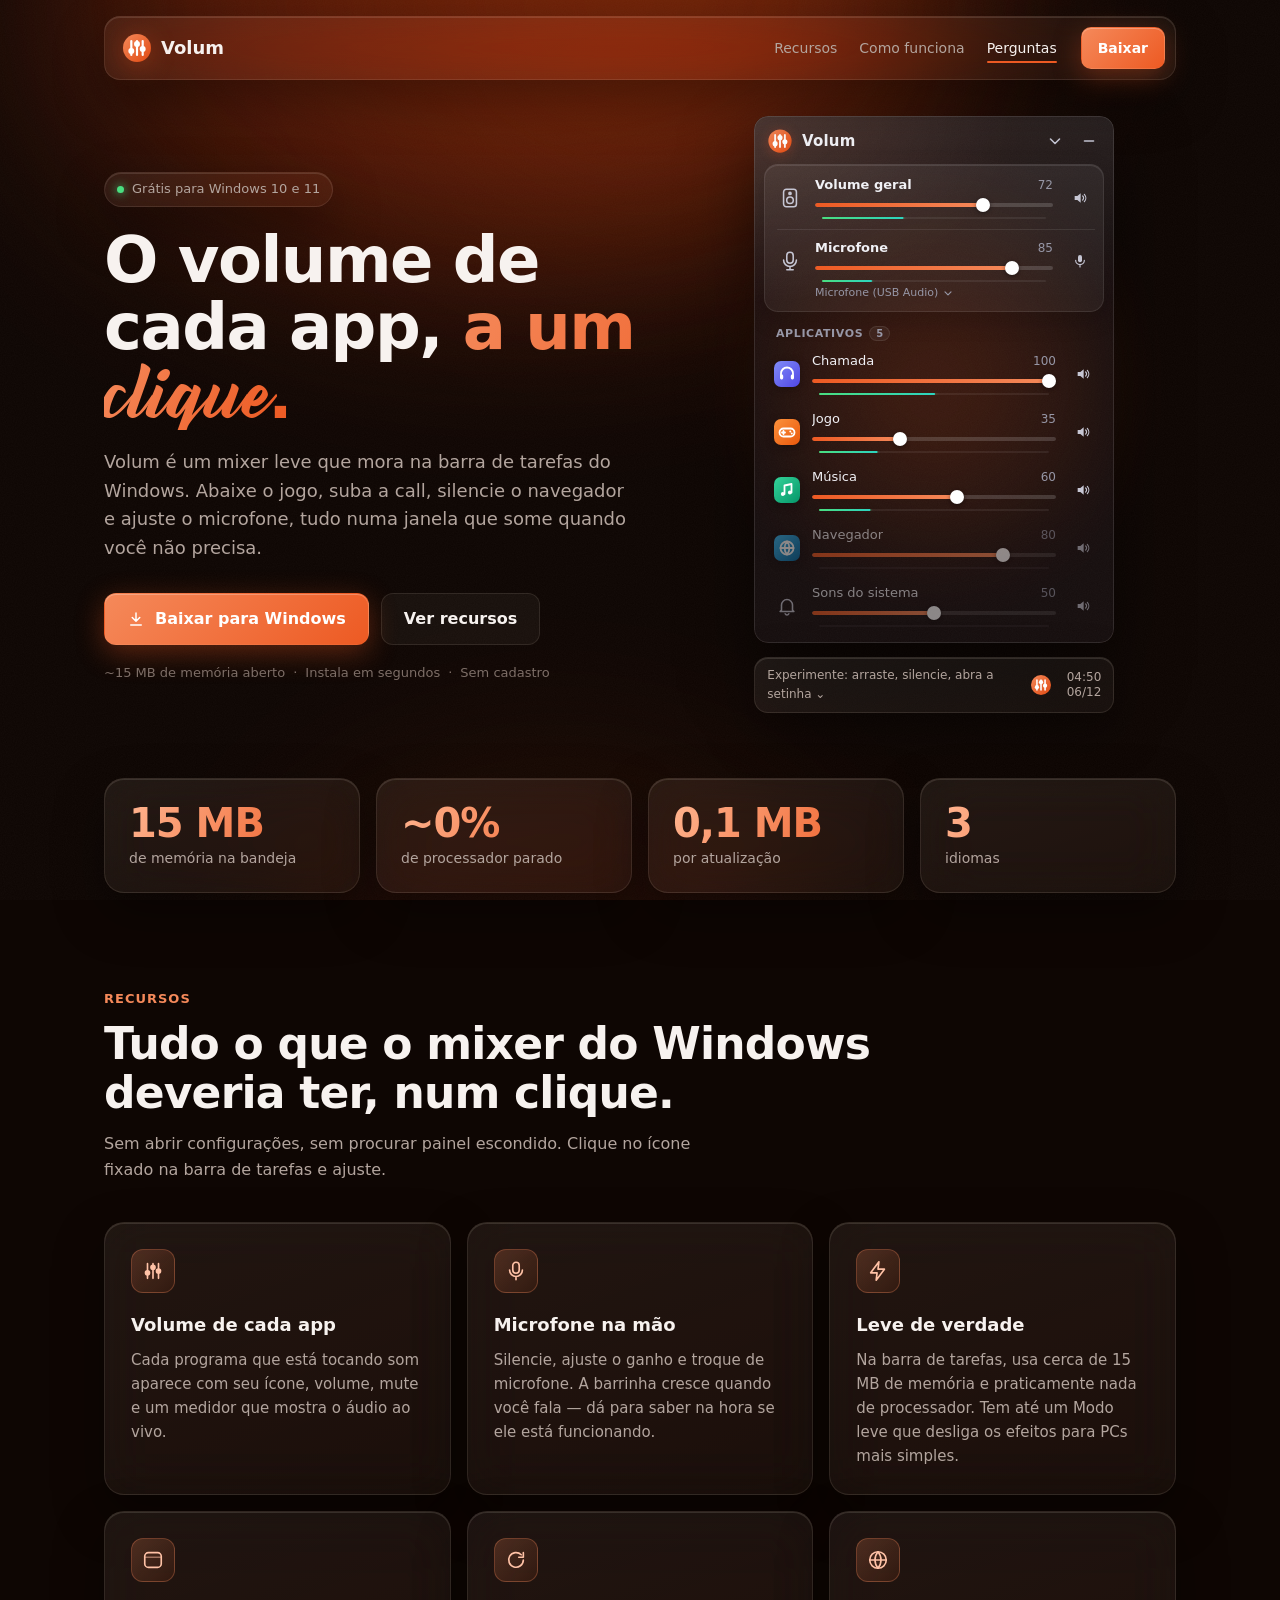
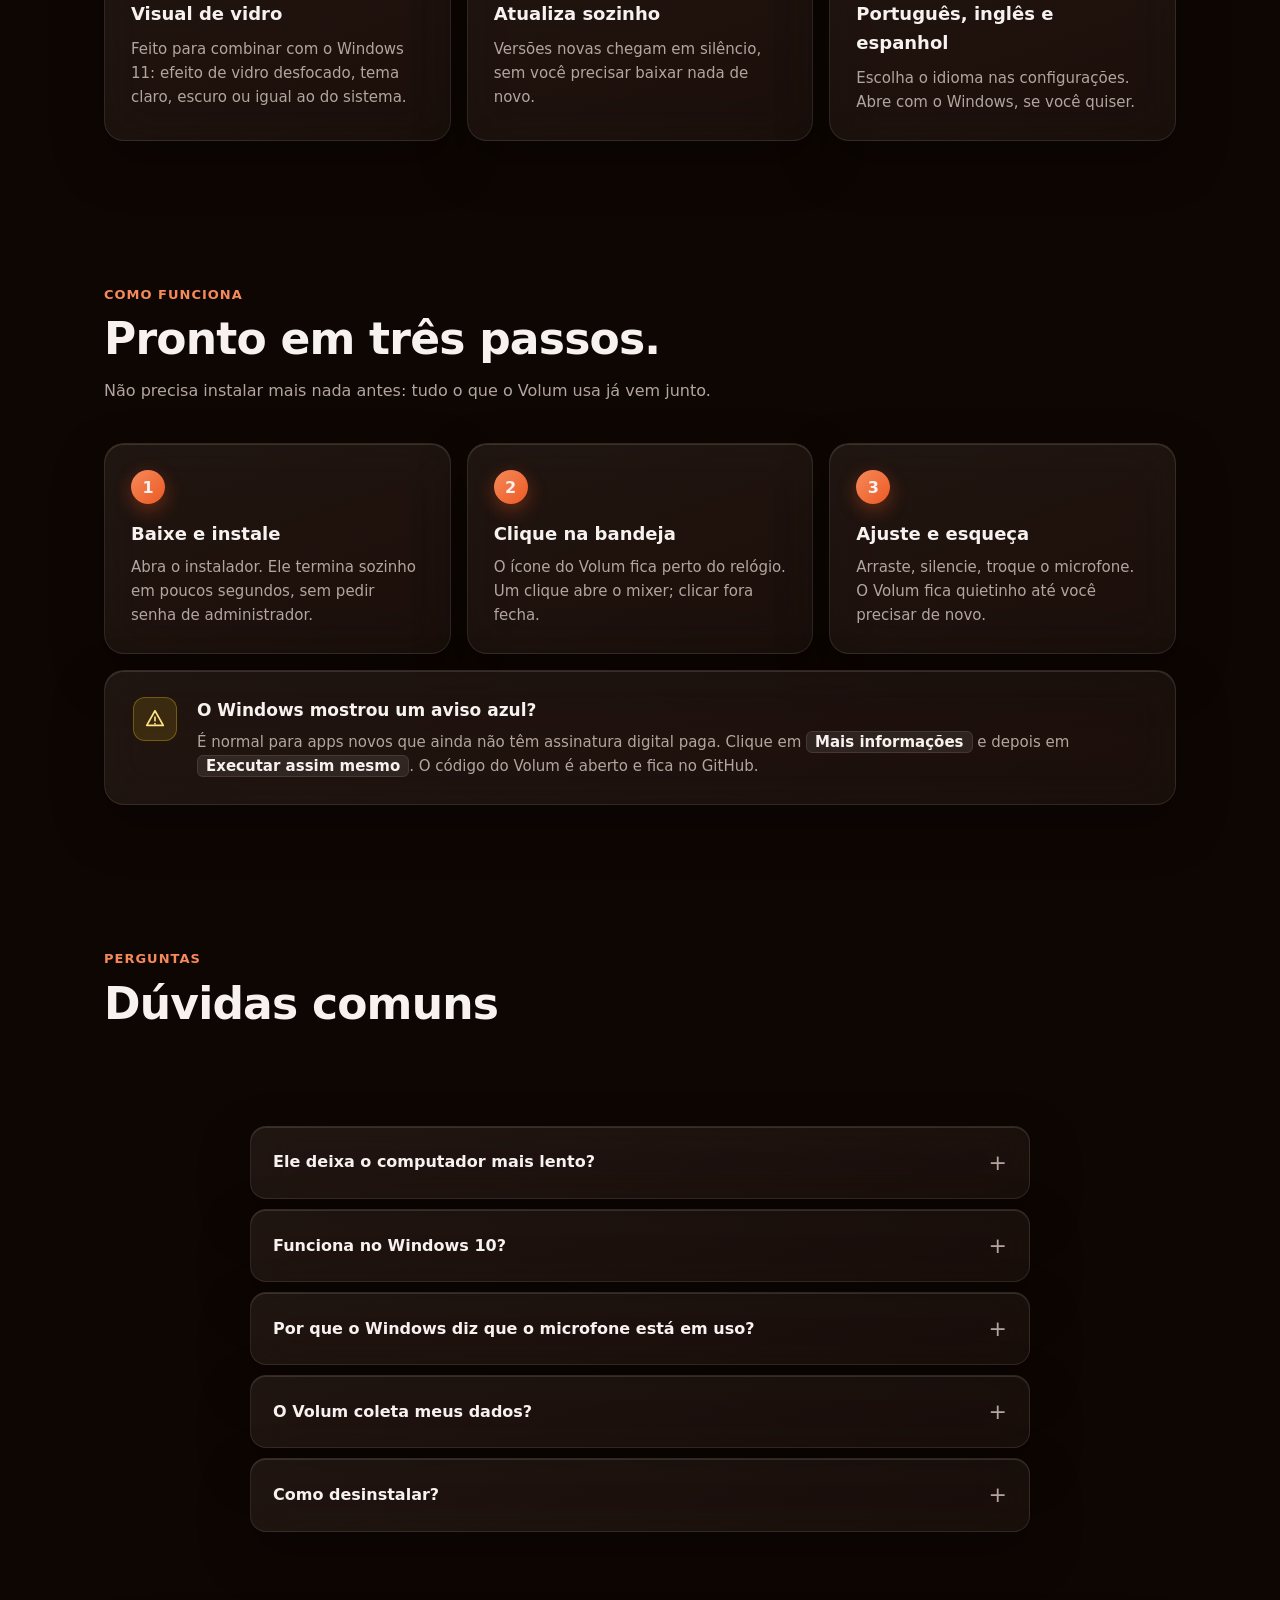
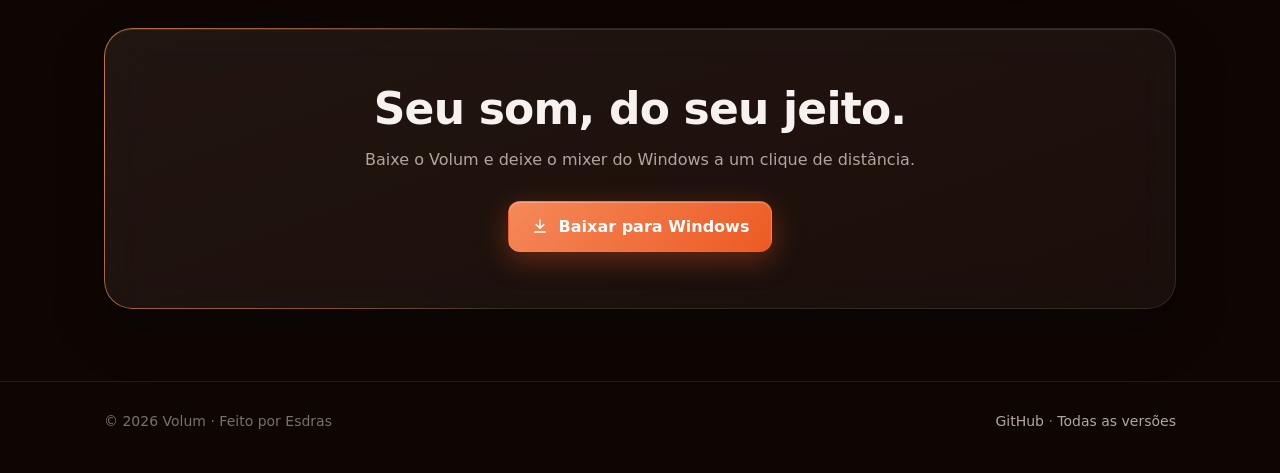
==== site/index.html @ 22d1fe6d "Landing page do Volum e publicação no GitHub Pages - site/: LP com demo interativa do app (usa o CSS" ====
<!DOCTYPE html>
<html lang="pt-BR">
<head>
  <meta charset="utf-8">
  <meta name="viewport" content="width=device-width, initial-scale=1">
  <title>Volum — o volume de cada app, a um clique</title>
  <meta name="description" content="Volum é um mixer de volume leve para Windows: controle o som de cada aplicativo e do microfone direto da barra de tarefas.">
  <meta name="theme-color" content="#0e0603">
  <!-- Card de compartilhamento (WhatsApp, redes sociais): título, descrição e imagem -->
  <meta property="og:type" content="website">
  <meta property="og:site_name" content="Volum">
  <meta property="og:title" content="Volum — o volume de cada app, a um clique">
  <meta property="og:description" content="Mixer de volume leve e grátis para Windows: ajuste o som de cada app e do microfone direto da barra de tarefas.">
  <meta property="og:url" content="https://esdrasstm.github.io/Volum/">
  <meta property="og:image" content="https://esdrasstm.github.io/Volum/og.jpg">
  <meta property="og:image:width" content="1200">
  <meta property="og:image:height" content="630">
  <meta property="og:locale" content="pt_BR">
  <meta name="twitter:card" content="summary_large_image">
  <link rel="icon" href="data:image/svg+xml,<svg xmlns='http://www.w3.org/2000/svg' viewBox='0 0 32 32'><circle cx='16' cy='16' r='16' fill='%23ed5a23'/><g stroke='%23fff' stroke-width='2.5' stroke-linecap='round'><line x1='9.5' y1='8' x2='9.5' y2='24'/><line x1='16' y1='8' x2='16' y2='24'/><line x1='22.5' y1='8' x2='22.5' y2='24'/></g><g fill='%23fff'><circle cx='9.5' cy='19.5' r='3.4'/><circle cx='16' cy='11.5' r='3.4'/><circle cx='22.5' cy='17' r='3.4'/></g></svg>">
  <style>
    /* =========================================================
       Volum — landing page (local)
       Cores e medidas nas variáveis abaixo. Direção do Figma (09/10):
       laranja (#ED5A23), fundo marrom bem escuro com brilho quente no topo, vidro.
       ========================================================= */
    :root {
      --accent: #ed5a23;
      --accent-2: #f5895a;
      --accent-ring: rgba(237, 90, 35, .35);
      --meter-a: #4ade80;
      --meter-b: #2dd4bf;

      --bg: #0e0603;
      --text: #f7f2ef;
      --subtext: #b3a59e;
      --muted: #7d6e67;
      --glass: rgba(255, 236, 225, .045);
      --glass-strong: rgba(255, 236, 225, .075);
      --border: rgba(255, 230, 215, .10);
      --highlight: rgba(255, 240, 230, .12);
      --font-script: "Bernadette", cursive;   /* o "clique" do título (arquivo em fonts/) */

      --radius: 20px;
      --max: 1120px;
      --font: "Segoe UI Variable Text", "Segoe UI", system-ui, -apple-system, sans-serif;
      --font-display: "Segoe UI Variable Display", "Segoe UI", system-ui, -apple-system, sans-serif;
    }

    /* Fonte do "clique": usa a instalada no computador ou o arquivo da pasta fonts/ */
    @font-face {
      font-family: "Bernadette";
      src: local("Bernadette"), url("fonts/bernadette.ttf") format("truetype");
      font-display: swap;
    }

    * { box-sizing: border-box; }
    html { scroll-behavior: smooth; }
    body {
      margin: 0;
      background: var(--bg);
      color: var(--text);
      font-family: var(--font);
      font-size: 16px;
      line-height: 1.6;
      -webkit-font-smoothing: antialiased;
      overflow-x: hidden;
    }
    a { color: inherit; }
    img, svg { display: block; }

    /* Fundo: manchas de cor desfocadas (é o que dá graça ao vidro) */
    .backdrop {
      position: fixed;
      inset: 0;
      z-index: -1;
      overflow: hidden;
      pointer-events: none;
    }
    .blob {
      position: absolute;
      border-radius: 50%;
      filter: blur(90px);
      opacity: .55;
    }
    /* Brilho quente no topo (como no Figma) que some para o marrom escuro */
    .blob.b1 { width: 900px; height: 520px; background: #7a2208; top: -260px; left: 5%; opacity: .7; filter: blur(110px); }
    .blob.b2 { width: 520px; height: 420px; background: #c2410c; top: -220px; left: 30%; opacity: .25; filter: blur(120px); }
    .blob.b3 { width: 600px; height: 500px; background: #5a1a06; bottom: -360px; left: 20%; opacity: .25; }
    .grain {
      position: absolute;
      inset: 0;
      opacity: .05;
      background-image: url("data:image/svg+xml;utf8,<svg xmlns='http://www.w3.org/2000/svg' width='160' height='160'><filter id='n'><feTurbulence type='fractalNoise' baseFrequency='.9' numOctaves='2' stitchTiles='stitch'/><feColorMatrix values='0 0 0 0 1  0 0 0 0 1  0 0 0 0 1  0 0 0 .6 0'/></filter><rect width='100%' height='100%' filter='url(%23n)'/></svg>");
    }

    .wrap { width: 100%; max-width: var(--max); margin: 0 auto; padding: 0 24px; }

    /* Vidro reutilizável */
    .glass {
      background: linear-gradient(160deg, var(--glass-strong), var(--glass));
      border: 1px solid var(--border);
      box-shadow: inset 0 1px 0 var(--highlight), 0 20px 50px rgba(0, 0, 0, .35);
      backdrop-filter: blur(24px) saturate(140%);
      -webkit-backdrop-filter: blur(24px) saturate(140%);
    }

    /* ---------- Topo ---------- */
    .nav {
      position: sticky;
      top: 16px;
      z-index: 10;
      margin-top: 16px;
    }
    .nav-inner {
      display: flex;
      align-items: center;
      gap: 24px;
      padding: 10px 10px 10px 18px;
      border-radius: 16px;
    }
    .brand {
      display: flex;
      align-items: center;
      gap: 10px;
      font-family: var(--font-display);
      font-weight: 600;
      font-size: 18px;
      text-decoration: none;
      margin-right: auto;
    }
    .brand svg { width: 28px; height: 28px; filter: drop-shadow(0 4px 12px var(--accent-ring)); }
    .nav-links { display: flex; gap: 22px; }
    .nav-links a { color: var(--subtext); text-decoration: none; font-size: 14px; transition: color .2s; }
    .nav-links a:hover { color: var(--text); }

    .btn {
      display: inline-flex;
      align-items: center;
      gap: 10px;
      padding: 12px 22px;
      border-radius: 12px;
      border: 1px solid transparent;
      font: inherit;
      font-weight: 600;
      text-decoration: none;
      cursor: pointer;
      transition: transform .2s cubic-bezier(.34, 1.56, .64, 1), box-shadow .25s, background .25s;
    }
    .btn:active { transform: scale(.97); }
    .btn svg { width: 18px; height: 18px; }
    .btn-primary {
      color: #fff;
      background: linear-gradient(135deg, var(--accent-2), var(--accent));
      box-shadow: 0 8px 28px var(--accent-ring), inset 0 1px 0 rgba(255, 255, 255, .25);
    }
    .btn-primary:hover { transform: translateY(-2px); box-shadow: 0 14px 36px var(--accent-ring), inset 0 1px 0 rgba(255, 255, 255, .25); }
    .btn-ghost { color: var(--text); background: var(--glass); border-color: var(--border); }
    .btn-ghost:hover { background: var(--glass-strong); }
    .btn-small { padding: 9px 16px; font-size: 14px; border-radius: 10px; }

    /* ---------- Hero ---------- */
    /* Hero colado no menu. Tudo alinhado pelo topo: quando o mixer abre as configurações,
       ele cresce só para baixo e o texto da esquerda não sai do lugar. */
    .hero {
      display: grid;
      grid-template-columns: 1.05fr .95fr;
      align-items: start;
      gap: 56px;
      padding: 36px 0 64px;
    }
    .hero-copy { padding-top: 56px; }   /* centraliza o texto com o mixer fechado */
    .pill {
      display: inline-flex;
      align-items: center;
      gap: 8px;
      padding: 6px 12px;
      border-radius: 99px;
      font-size: 13px;
      color: var(--subtext);
    }
    .pill .dot { width: 7px; height: 7px; border-radius: 50%; background: var(--meter-a); box-shadow: 0 0 10px var(--meter-a); }
    h1 {
      margin: 20px 0 18px;
      font-family: var(--font-display);
      font-size: clamp(40px, 5.4vw, 64px);
      line-height: 1.04;
      letter-spacing: -1.5px;
      font-weight: 700;
    }
    h1 .grad {
      background: linear-gradient(120deg, var(--accent-2), var(--accent));
      -webkit-background-clip: text;
      background-clip: text;
      color: transparent;
    }
    h1 .script {   /* "clique" em letra cursiva (bloco próprio para poder animar a "escrita") */
      display: inline-block;
      font-family: var(--font-script);
      font-style: normal;
      font-weight: 400;
      font-size: 1.04em;
      letter-spacing: 0;
      padding: 0 .02em;
      margin-right: -.14em;   /* a Bernadette tem uma sobra à direita: cola o ponto final */
      background: linear-gradient(120deg, var(--accent-2), var(--accent));
      -webkit-background-clip: text;
      background-clip: text;
      color: transparent;
    }
    .lead { font-size: 18px; color: var(--subtext); max-width: 34em; margin: 0 0 30px; }
    .cta { display: flex; flex-wrap: wrap; gap: 12px; }
    .meta { margin-top: 18px; font-size: 13px; color: var(--muted); }
    .meta span + span::before { content: "·"; margin: 0 8px; }

    /* ---------- Demo interativa (o app de verdade rodando num iframe: demo.html) ----------
       Presa pelo topo: ao abrir as configurações, o mixer cresce só para baixo (a barra de
       tarefas desenhada desce junto). O vidro é o backdrop-filter do iframe. */
    .stage {
      position: relative;
      display: flex;
      flex-direction: column;
      justify-content: flex-start;
      align-items: center;
    }
    .stage::before {   /* brilho atrás do mixer */
      content: "";
      position: absolute;
      inset: 5% 10% 15%;
      background: radial-gradient(circle, var(--accent-ring), transparent 70%);
      filter: blur(30px);
      pointer-events: none;
    }
    .demo { position: relative; width: 360px; max-width: 100%; margin-bottom: 14px; }
    .demo iframe {
      display: block;
      width: 100%;
      height: 470px;              /* o app manda a altura certa assim que carrega */
      border: 0;
      border-radius: 14px;
      background: transparent;
      backdrop-filter: blur(28px) saturate(150%);
      -webkit-backdrop-filter: blur(28px) saturate(150%);
      box-shadow: 0 30px 70px rgba(0, 0, 0, .5);
      transition: opacity .2s ease, transform .25s cubic-bezier(.16, 1, .3, 1);
    }
    .demo.lite iframe { backdrop-filter: none; -webkit-backdrop-filter: none; }
    .demo.min iframe { opacity: 0; transform: translateY(14px) scale(.97); pointer-events: none; }

    /* Barra de tarefas desenhada, com o ícone do Volum na bandeja */
    .taskbar {
      position: relative;
      display: flex;
      align-items: center;
      gap: 10px;
      width: 360px;
      max-width: 100%;
      padding: 8px 12px;
      border-radius: 14px;
      font-size: 12px;
      color: var(--subtext);
    }
    .taskbar .hint { margin-right: auto; transition: color .3s; }
    .demo.min + .taskbar .hint { color: var(--text); }
    .tray-btn {
      position: relative;
      width: 34px; height: 34px;
      display: grid; place-items: center;
      border: 0; border-radius: 9px;
      background: transparent;
      cursor: pointer;
      transition: background .2s;
    }
    .tray-btn:hover { background: rgba(255, 255, 255, .1); }
    .tray-btn svg { width: 20px; height: 20px; }
    .demo.min + .taskbar .tray-btn::after {   /* chama atenção quando o mixer está fechado */
      content: "";
      position: absolute; inset: 2px;
      border-radius: 9px;
      border: 2px solid var(--accent-2);
      animation: ping 1.6s ease-out infinite;
    }
    @keyframes ping { from { opacity: .9; transform: scale(.8); } to { opacity: 0; transform: scale(1.35); } }
    .clock { font-variant-numeric: tabular-nums; text-align: right; line-height: 1.25; }

    /* ---------- Seções ---------- */
    section { padding: 72px 0; }
    .eyebrow {
      font-size: 13px; font-weight: 600; letter-spacing: 1px; text-transform: uppercase;
      color: var(--accent-2);
    }
    h2 {
      margin: 10px 0 14px;
      font-family: var(--font-display);
      font-size: clamp(30px, 3.6vw, 44px);
      line-height: 1.1;
      letter-spacing: -.8px;
    }
    .section-lead { color: var(--subtext); max-width: 40em; margin: 0 0 40px; }

    .features {
      display: grid;
      grid-template-columns: repeat(3, 1fr);
      gap: 16px;
    }
    .card {
      padding: 26px;
      border-radius: var(--radius);
      transition: transform .3s cubic-bezier(.16, 1, .3, 1), border-color .3s;
    }
    .card:hover { transform: translateY(-4px); border-color: rgba(245, 137, 90, .35); }
    .card .icon {
      width: 44px; height: 44px; border-radius: 12px;
      display: grid; place-items: center;
      background: linear-gradient(135deg, rgba(245, 137, 90, .22), rgba(237, 90, 35, .08));
      border: 1px solid rgba(245, 137, 90, .3);
      color: #ffc2a6;
      margin-bottom: 18px;
    }
    .card .icon svg { width: 22px; height: 22px; }
    .card h3 { margin: 0 0 8px; font-size: 18px; font-family: var(--font-display); }
    .card p { margin: 0; color: var(--subtext); font-size: 15px; }

    /* Passos */
    .steps { display: grid; grid-template-columns: repeat(3, 1fr); gap: 16px; counter-reset: step; }
    .step { padding: 26px; border-radius: var(--radius); }
    .step::before {
      counter-increment: step;
      content: counter(step);
      display: grid; place-items: center;
      width: 34px; height: 34px; border-radius: 50%;
      margin-bottom: 16px;
      font-weight: 700;
      background: linear-gradient(135deg, var(--accent-2), var(--accent));
      box-shadow: 0 6px 18px var(--accent-ring);
    }
    .step h3 { margin: 0 0 6px; font-size: 18px; font-family: var(--font-display); }
    .step p { margin: 0; color: var(--subtext); font-size: 15px; }

    /* Aviso do SmartScreen */
    .notice {
      display: grid;
      grid-template-columns: auto 1fr;
      gap: 20px;
      padding: 26px 28px;
      border-radius: var(--radius);
      margin-top: 16px;
    }
    .notice .icon {
      width: 44px; height: 44px; border-radius: 12px;
      display: grid; place-items: center;
      background: rgba(250, 204, 21, .12); border: 1px solid rgba(250, 204, 21, .3); color: #fde68a;
    }
    .notice .icon svg { width: 22px; height: 22px; }
    .notice h3 { margin: 0 0 6px; font-size: 17px; }
    .notice p { margin: 0; color: var(--subtext); font-size: 15px; }
    .notice kbd {
      font: inherit; font-weight: 600; color: var(--text);
      padding: 1px 8px; border-radius: 6px;
      background: rgba(255, 255, 255, .08); border: 1px solid var(--border);
    }

    /* FAQ */
    .faq { display: grid; gap: 10px; max-width: 780px; margin: 0 auto; }   /* centralizada, como no Figma */
    details { border-radius: 16px; padding: 0 22px; }
    summary {
      list-style: none;
      cursor: pointer;
      padding: 18px 0;
      font-weight: 600;
      display: flex; justify-content: space-between; align-items: center; gap: 16px;
    }
    summary::-webkit-details-marker { display: none; }
    summary::after {
      content: "+"; font-size: 22px; font-weight: 400; color: var(--subtext);
      transition: transform .3s cubic-bezier(.16, 1, .3, 1);
    }
    details[open] summary::after { transform: rotate(45deg); }
    details p { margin: 0 0 18px; color: var(--subtext); }

    /* Chamada final */
    .final {
      text-align: center;
      padding: 56px 28px;
      border-radius: 28px;
      margin: 24px 0 72px;
    }
    .final h2 { margin-top: 0; }
    .final .section-lead { margin: 0 auto 28px; }
    .final .cta { justify-content: center; }

    footer {
      border-top: 1px solid var(--border);
      padding: 28px 0 40px;
      color: var(--muted);
      font-size: 14px;
    }
    footer .wrap { display: flex; flex-wrap: wrap; gap: 12px 24px; align-items: center; justify-content: space-between; }
    footer a { color: var(--subtext); text-decoration: none; }
    footer a:hover { color: var(--text); }

    /* Faixa de números (contam ao aparecer na tela) */
    .stats {
      display: grid;
      grid-template-columns: repeat(4, 1fr);
      gap: 16px;
      margin-bottom: 24px;
    }
    .stat { padding: 22px 24px; border-radius: var(--radius); }
    .stat b {
      display: block;
      font-family: var(--font-display);
      font-size: clamp(30px, 3.4vw, 40px);
      line-height: 1.1;
      letter-spacing: -1px;
      background: linear-gradient(120deg, #ffb48f, var(--accent));
      -webkit-background-clip: text;
      background-clip: text;
      color: transparent;
      font-variant-numeric: tabular-nums;
    }
    .stat > span { color: var(--subtext); font-size: 14px; }   /* só a legenda, não o número */

    /* =========================================================
       Movimento. Tudo que esconde algo só vale com a classe .js no <html> (o script liga):
       sem script, "modo Figma" ou "menos movimento" no Windows, tudo aparece parado.
       ========================================================= */
    :root { --ease-out: cubic-bezier(.16, 1, .3, 1); }

    /* Ao rolar: .reveal sobe e aparece; dentro de [data-stagger] os itens entram em sequência */
    .js .reveal {
      opacity: 0;
      transform: translateY(18px);
      transition: opacity .8s ease, transform .9s var(--ease-out), filter .8s ease, clip-path 1s var(--ease-out);
      transition-delay: var(--delay, 0ms);
    }
    .js .reveal:not(.glass) { filter: blur(5px); }          /* textos chegam desfocando para o nítido */
    .js .reveal.in { opacity: 1; transform: none; filter: none; }
    .js .reveal.zoom { transform: translateY(22px) scale(.965); }
    .js .reveal.zoom.in { transform: none; }
    /* Títulos sobem de trás de uma "máscara". A máscara fica num <span> interno (o script cria):
       no próprio h2 ela zeraria a área e o IntersectionObserver nunca veria o título entrar. */
    .js h2.reveal { filter: none; transform: none; }
    .js h2.reveal .mask-line {
      display: inline-block;
      clip-path: inset(0 0 100% 0);
      transform: translateY(45%);
      transition: clip-path 1s var(--ease-out), transform 1s var(--ease-out);
      transition-delay: var(--delay, 0ms);
    }
    .js h2.reveal.in .mask-line { clip-path: inset(-12% -6% -24% -6%); transform: none; }

    /* Entrada do hero quando a página abre (selo, título, texto, botões, demo) */
    .js .intro { animation: intro 1s var(--ease-out) both; animation-delay: calc(var(--i, 0) * 90ms + 80ms); }
    .js .intro-side { animation: intro-side 1.1s var(--ease-out) .35s both; }
    @keyframes intro { from { opacity: 0; transform: translateY(18px); filter: blur(6px); } }
    @keyframes intro-side { from { opacity: 0; transform: translateX(28px) scale(.98); } }
    /* "clique" aparece da esquerda para a direita, como escrito à mão */
    .js h1 .script { animation: write 1.1s cubic-bezier(.65, 0, .35, 1) .55s both; }
    @keyframes write {
      from { clip-path: inset(-25% 100% -35% -6%); }
      to   { clip-path: inset(-25% -12% -35% -6%); }
    }

    /* Âncoras do menu param abaixo do menu fixo */
    section { scroll-margin-top: 96px; }

    /* Menu: barra de progresso da página e estado compacto depois de rolar */
    .nav-inner { position: relative; transition: padding .35s var(--ease-out), background .35s, box-shadow .35s; }
    .nav.scrolled .nav-inner {
      padding-top: 7px; padding-bottom: 7px;
      background: linear-gradient(160deg, rgba(40, 20, 12, .82), rgba(22, 11, 7, .78));
      box-shadow: inset 0 1px 0 var(--highlight), 0 14px 40px rgba(0, 0, 0, .5);
    }
    .nav-links a { position: relative; }
    .nav-links a::after {   /* sublinhado da seção atual */
      content: ""; position: absolute; left: 0; right: 0; bottom: -4px; height: 2px; border-radius: 2px;
      background: var(--accent); transform: scaleX(0); transition: transform .35s var(--ease-out);
    }
    .nav-links a.active { color: var(--text); }
    .nav-links a.active::after { transform: scaleX(1); }
    .progress {
      position: absolute; left: 16px; right: 16px; bottom: 0; height: 2px; border-radius: 2px;
      background: linear-gradient(90deg, var(--accent), var(--accent-2));
      transform-origin: left; transform: scaleX(0);
      opacity: .9;
    }
    @supports (animation-timeline: scroll()) {
      .progress { animation: grow linear both; animation-timeline: scroll(root); }
      @keyframes grow { to { transform: scaleX(1); } }
      /* Brilho do fundo anda mais devagar que a página (profundidade) */
      .blob.b1 { animation: drift-a linear both; animation-timeline: scroll(root); }
      .blob.b2 { animation: drift-b linear both; animation-timeline: scroll(root); }
      @keyframes drift-a { to { transform: translate3d(-60px, -160px, 0); } }
      @keyframes drift-b { to { transform: translate3d(80px, -220px, 0); } }
    }

    /* Holofote: brilho laranja que segue o mouse dentro dos cartões */
    .card, .step, .stat, .notice, .final, .faq details { position: relative; isolation: isolate; }
    .card::after, .step::after, .stat::after, .notice::after, .final::after, .faq details::after {
      content: "";
      position: absolute; inset: 0; z-index: -1;
      border-radius: inherit;
      pointer-events: none;
      background: radial-gradient(360px circle at var(--mx, 50%) var(--my, 50%), rgba(245, 137, 90, .13), transparent 45%);
      opacity: 0;
      transition: opacity .35s ease;
    }
    .card:hover::after, .step:hover::after, .stat:hover::after, .notice:hover::after,
    .final:hover::after, .faq details:hover::after { opacity: 1; }
    .step, .stat { transition: transform .3s var(--ease-out), border-color .3s; }
    .step:hover, .stat:hover { transform: translateY(-3px); border-color: rgba(245, 137, 90, .3); }

    /* Ícones dos recursos dão uma leve inclinada */
    .card .icon { transition: transform .45s cubic-bezier(.34, 1.56, .64, 1), box-shadow .3s; }
    .card:hover .icon { transform: translateY(-2px) rotate(-7deg) scale(1.06); box-shadow: 0 8px 22px var(--accent-ring); }

    /* Reflexo que atravessa o botão principal */
    .btn-primary { position: relative; overflow: hidden; isolation: isolate; }
    .btn-primary::after {
      content: "";
      position: absolute; inset: 0; z-index: -1;
      background: linear-gradient(105deg, transparent 35%, rgba(255, 255, 255, .35) 50%, transparent 65%);
      transform: translateX(-120%);
    }
    .btn-primary > * { position: relative; }
    .btn-primary:hover::after { transform: translateX(120%); transition: transform .8s var(--ease-out); }

    /* Perguntas abrem e fecham deslizando (navegadores novos; nos antigos, abre direto) */
    :root { interpolate-size: allow-keywords; }
    .faq details::details-content {
      block-size: 0;
      overflow: hidden;
      opacity: 0;
      transition: block-size .4s var(--ease-out), opacity .3s ease, content-visibility .4s allow-discrete;
    }
    .faq details[open]::details-content { block-size: auto; opacity: 1; }

    /* Contorno de luz girando devagar na chamada final */
    @property --angle { syntax: "<angle>"; inherits: false; initial-value: 0deg; }
    .final::before {
      content: "";
      position: absolute; inset: -1px; z-index: -1;
      border-radius: inherit;
      padding: 1px;
      background: conic-gradient(from var(--angle), transparent 0 62%, rgba(245, 137, 90, .9) 76%, transparent 88%);
      -webkit-mask: linear-gradient(#000 0 0) content-box, linear-gradient(#000 0 0);
      -webkit-mask-composite: xor;
      mask: linear-gradient(#000 0 0) content-box exclude, linear-gradient(#000 0 0);
      animation: spin 7s linear infinite;
      pointer-events: none;
    }
    @keyframes spin { to { --angle: 360deg; } }

    /* ---------- Celular e tablet ---------- */
    @media (max-width: 900px) {
      .hero { grid-template-columns: 1fr; padding: 56px 0 40px; text-align: center; }
      .lead { margin-left: auto; margin-right: auto; }
      .cta { justify-content: center; }
      .features, .steps, .stats { grid-template-columns: 1fr 1fr; }
      .stage { text-align: left; }   /* o hero centraliza o texto; a demo não */
      .hero-copy { padding-top: 0; }
    }
    @media (max-width: 640px) {
      .nav-links { display: none; }
      .features, .steps { grid-template-columns: 1fr; }
      section { padding: 52px 0; }
      .wrap { padding: 0 16px; }
      .notice { grid-template-columns: 1fr; }
      .btn:not(.btn-small) { width: 100%; justify-content: center; }   /* o "Baixar" do topo fica pequeno */
      h2 br { display: none; }                                         /* deixa o título quebrar sozinho */
    }

    /* Quem pede menos movimento no sistema não vê animações */
    @media (prefers-reduced-motion: reduce) {
      *, *::before, *::after { animation: none !important; transition: none !important; }
      .js .reveal, .js .reveal.zoom { opacity: 1; transform: none; }
    }
  </style>
</head>
<body>

  <div class="backdrop" aria-hidden="true">
    <div class="blob b1"></div>
    <div class="blob b2"></div>
    <div class="blob b3"></div>
    <div class="grain"></div>
  </div>

  <!-- ===================== Topo ===================== -->
  <header class="nav wrap">
    <div class="nav-inner glass">
      <a class="brand" href="#">
        <svg viewBox="0 0 32 32" aria-hidden="true">
          <defs><linearGradient id="lg" x1="0" y1="0" x2="1" y2="1"><stop offset="0" stop-color="#f5895a"/><stop offset="1" stop-color="#e04a12"/></linearGradient></defs>
          <circle cx="16" cy="16" r="16" fill="url(#lg)"/>
          <g stroke="#fff" stroke-width="2.5" stroke-linecap="round"><line x1="9.5" y1="8" x2="9.5" y2="24"/><line x1="16" y1="8" x2="16" y2="24"/><line x1="22.5" y1="8" x2="22.5" y2="24"/></g>
          <g fill="#fff"><circle cx="9.5" cy="19.5" r="3.4"/><circle cx="16" cy="11.5" r="3.4"/><circle cx="22.5" cy="17" r="3.4"/></g>
        </svg>
        Volum
      </a>
      <nav class="nav-links" aria-label="Seções">
        <a href="#recursos">Recursos</a>
        <a href="#como-funciona">Como funciona</a>
        <a href="#perguntas">Perguntas</a>
      </nav>
      <a class="btn btn-primary btn-small download-link" href="https://github.com/esdrasstm/Volum/releases/latest/download/Volum-win-Setup.exe">Baixar</a>
      <span class="progress" aria-hidden="true"></span>
    </div>
  </header>

  <main class="wrap">

    <!-- ===================== Hero ===================== -->
    <div class="hero">
      <div class="hero-copy">
        <span class="pill glass intro" style="--i:0"><span class="dot"></span> Grátis para Windows 10 e 11</span>
        <h1 class="intro" style="--i:1">O volume de cada app, <span class="grad">a um <em class="script">clique</em>.</span></h1>
        <p class="lead intro" style="--i:2">
          Volum é um mixer leve que mora na barra de tarefas do Windows. Abaixe o jogo, suba a call,
          silencie o navegador e ajuste o microfone, tudo numa janela que some quando você não precisa.
        </p>
        <div class="cta intro" style="--i:3">
          <a class="btn btn-primary download-link" href="https://github.com/esdrasstm/Volum/releases/latest/download/Volum-win-Setup.exe">
            <svg viewBox="0 0 24 24" fill="none" stroke="currentColor" stroke-width="2" stroke-linecap="round" stroke-linejoin="round" aria-hidden="true"><path d="M12 4v11M7 10l5 5 5-5M5 20h14"/></svg>
            Baixar para Windows
          </a>
          <a class="btn btn-ghost" href="#recursos">Ver recursos</a>
        </div>
        <div class="meta intro" style="--i:4"><span>~15 MB de memória aberto</span><span>Instala em segundos</span><span>Sem cadastro</span></div>
      </div>

      <!-- Demo interativa: é a interface do app de verdade (demo.html), dá para mexer em tudo -->
      <div class="stage intro-side">
        <div class="demo" id="demo">
          <iframe id="demoFrame" src="demo.html" title="Demonstração interativa do Volum: mexa nos volumes e nas configurações"></iframe>
        </div>
        <div class="taskbar glass">
          <span class="hint" id="demoHint">Experimente: arraste, silencie, abra a setinha ⌄</span>
          <button class="tray-btn" id="trayBtn" title="Volum" aria-label="Abrir ou fechar o Volum">
            <svg viewBox="0 0 32 32" aria-hidden="true"><circle cx="16" cy="16" r="16" fill="url(#lg)"/><g stroke="#fff" stroke-width="2.5" stroke-linecap="round"><line x1="9.5" y1="8" x2="9.5" y2="24"/><line x1="16" y1="8" x2="16" y2="24"/><line x1="22.5" y1="8" x2="22.5" y2="24"/></g><g fill="#fff"><circle cx="9.5" cy="19.5" r="3.4"/><circle cx="16" cy="11.5" r="3.4"/><circle cx="22.5" cy="17" r="3.4"/></g></svg>
          </button>
          <span class="clock" id="clock">12:00<br>08/10</span>
        </div>
      </div>
    </div>

    <!-- ===================== Números (contam ao aparecer) ===================== -->
    <div class="stats" data-stagger>
      <div class="stat glass"><b><span data-count="15">15</span> MB</b><span>de memória na bandeja</span></div>
      <div class="stat glass"><b>~<span data-count="0">0</span>%</b><span>de processador parado</span></div>
      <div class="stat glass"><b><span data-count="0.1" data-decimals="1">0,1</span> MB</b><span>por atualização</span></div>
      <div class="stat glass"><b><span data-count="3">3</span></b><span>idiomas</span></div>
    </div>

    <!-- ===================== Recursos ===================== -->
    <section id="recursos">
      <div class="eyebrow reveal">Recursos</div>
      <h2 class="reveal">Tudo o que o mixer do Windows <br>deveria ter, num clique.</h2>
      <p class="section-lead reveal">Sem abrir configurações, sem procurar painel escondido. Clique no ícone fixado na barra de tarefas e ajuste.</p>

      <div class="features" data-stagger>
        <article class="card glass">
          <div class="icon"><svg viewBox="0 0 24 24" fill="none" stroke="currentColor" stroke-width="1.8" stroke-linecap="round"><path d="M6 4v16M12 4v16M18 4v16"/><circle cx="6" cy="14" r="2.2" fill="currentColor"/><circle cx="12" cy="8" r="2.2" fill="currentColor"/><circle cx="18" cy="12" r="2.2" fill="currentColor"/></svg></div>
          <h3>Volume de cada app</h3>
          <p>Cada programa que está tocando som aparece com seu ícone, volume, mute e um medidor que mostra o áudio ao vivo.</p>
        </article>
        <article class="card glass">
          <div class="icon"><svg viewBox="0 0 24 24" fill="none" stroke="currentColor" stroke-width="1.8" stroke-linecap="round" stroke-linejoin="round"><rect x="8.5" y="2.5" width="7" height="12" rx="3.5"/><path d="M5 11a7 7 0 0014 0M12 18v3.5"/></svg></div>
          <h3>Microfone na mão</h3>
          <p>Silencie, ajuste o ganho e troque de microfone. A barrinha cresce quando você fala — dá para saber na hora se ele está funcionando.</p>
        </article>
        <article class="card glass">
          <div class="icon"><svg viewBox="0 0 24 24" fill="none" stroke="currentColor" stroke-width="1.8" stroke-linecap="round" stroke-linejoin="round"><path d="M13 2L4 14h7l-1 8 9-12h-7l1-8z"/></svg></div>
          <h3>Leve de verdade</h3>
          <p>Na barra de tarefas, usa cerca de 15 MB de memória e praticamente nada de processador. Tem até um Modo leve que desliga os efeitos para PCs mais simples.</p>
        </article>
        <article class="card glass">
          <div class="icon"><svg viewBox="0 0 24 24" fill="none" stroke="currentColor" stroke-width="1.8" stroke-linecap="round" stroke-linejoin="round"><rect x="3" y="4" width="18" height="16" rx="4"/><path d="M3 9h18" opacity=".5"/></svg></div>
          <h3>Visual de vidro</h3>
          <p>Feito para combinar com o Windows 11: efeito de vidro desfocado, tema claro, escuro ou igual ao do sistema.</p>
        </article>
        <article class="card glass">
          <div class="icon"><svg viewBox="0 0 24 24" fill="none" stroke="currentColor" stroke-width="1.8" stroke-linecap="round" stroke-linejoin="round"><path d="M20 12a8 8 0 11-2.3-5.7M20 4v5h-5"/></svg></div>
          <h3>Atualiza sozinho</h3>
          <p>Versões novas chegam em silêncio, sem você precisar baixar nada de novo.</p>
        </article>
        <article class="card glass">
          <div class="icon"><svg viewBox="0 0 24 24" fill="none" stroke="currentColor" stroke-width="1.8" stroke-linecap="round" stroke-linejoin="round"><circle cx="12" cy="12" r="9"/><path d="M3 12h18M12 3a14 14 0 010 18M12 3a14 14 0 000 18"/></svg></div>
          <h3>Português, inglês e espanhol</h3>
          <p>Escolha o idioma nas configurações. Abre com o Windows, se você quiser.</p>
        </article>
      </div>
    </section>

    <!-- ===================== Como funciona ===================== -->
    <section id="como-funciona">
      <div class="eyebrow reveal">Como funciona</div>
      <h2 class="reveal">Pronto em três passos.</h2>
      <p class="section-lead reveal">Não precisa instalar mais nada antes: tudo o que o Volum usa já vem junto.</p>

      <div class="steps" data-stagger>
        <div class="step glass">
          <h3>Baixe e instale</h3>
          <p>Abra o instalador. Ele termina sozinho em poucos segundos, sem pedir senha de administrador.</p>
        </div>
        <div class="step glass">
          <h3>Clique na bandeja</h3>
          <p>O ícone do Volum fica perto do relógio. Um clique abre o mixer; clicar fora fecha.</p>
        </div>
        <div class="step glass">
          <h3>Ajuste e esqueça</h3>
          <p>Arraste, silencie, troque o microfone. O Volum fica quietinho até você precisar de novo.</p>
        </div>
      </div>

      <div class="notice glass reveal">
        <div class="icon"><svg viewBox="0 0 24 24" fill="none" stroke="currentColor" stroke-width="1.8" stroke-linecap="round" stroke-linejoin="round"><path d="M12 3l9 16H3l9-16z"/><path d="M12 10v4M12 17v.5"/></svg></div>
        <div>
          <h3>O Windows mostrou um aviso azul?</h3>
          <p>É normal para apps novos que ainda não têm assinatura digital paga. Clique em <kbd>Mais informações</kbd> e depois em <kbd>Executar assim mesmo</kbd>. O código do Volum é aberto e fica no GitHub.</p>
        </div>
      </div>
    </section>

    <!-- ===================== Perguntas ===================== -->
    <section id="perguntas">
      <div class="eyebrow reveal">Perguntas</div>
      <h2 class="reveal">Dúvidas comuns</h2>

      <div class="faq" data-stagger>
        <details class="glass">
          <summary>O Volum é grátis?</summary>
          <p>Sim. É gratuito e não pede cadastro.</p>
        </details>
        <details class="glass">
          <summary>Ele deixa o computador mais lento?</summary>
          <p>Não. Na bandeja, ele usa cerca de 15 MB de memória e praticamente nada de processador. Quando você abre o mixer, a interface carrega na hora e, pouco depois de fechar, é descarregada de novo.</p>
        </details>
        <details class="glass">
          <summary>Funciona no Windows 10?</summary>
          <p>Funciona no Windows 10 e no 11 (64 bits). O efeito de vidro aparece no Windows 11; no 10 o visual é sólido.</p>
        </details>
        <details class="glass">
          <summary>Por que o Windows diz que o microfone está em uso?</summary>
          <p>Para a barrinha do microfone mostrar sua voz, o Volum precisa "ouvir" o nível enquanto o mixer está aberto. Ele não grava nada. Ao fechar o mixer, o aviso some — e no Modo leve isso fica desligado.</p>
        </details>
        <details class="glass">
          <summary>O Volum coleta meus dados?</summary>
          <p>Não. A única conexão que ele faz é com o GitHub, para ver se existe versão nova.</p>
        </details>
        <details class="glass">
          <summary>Como desinstalar?</summary>
          <p>Configurações do Windows → Aplicativos → Aplicativos instalados → Volum → Desinstalar.</p>
        </details>
      </div>
    </section>

    <!-- ===================== Chamada final ===================== -->
    <div class="final glass reveal zoom">
      <h2>Seu som, do seu jeito.</h2>
      <p class="section-lead">Baixe o Volum e deixe o mixer do Windows a um clique de distância.</p>
      <div class="cta">
        <a class="btn btn-primary download-link" href="https://github.com/esdrasstm/Volum/releases/latest/download/Volum-win-Setup.exe">
          <svg viewBox="0 0 24 24" fill="none" stroke="currentColor" stroke-width="2" stroke-linecap="round" stroke-linejoin="round" aria-hidden="true"><path d="M12 4v11M7 10l5 5 5-5M5 20h14"/></svg>
          Baixar para Windows
        </a>
      </div>
    </div>
  </main>

  <footer>
    <div class="wrap">
      <span>© <span id="year">2026</span> Volum · Feito por Esdras</span>
      <span><a href="https://github.com/esdrasstm/Volum">GitHub</a> · <a href="https://github.com/esdrasstm/Volum/releases">Todas as versões</a></span>
    </div>
  </footer>

  <script>
    // Animações ao rolar (scroll-triggered). Sem suporte ou sem script, tudo fica visível direto.
    // "Modo Figma" (index.html?figma): tudo visível de uma vez, sem animações — para importar no Figma
    const figma = new URLSearchParams(location.search).has('figma');
    const calm = figma || window.matchMedia('(prefers-reduced-motion: reduce)').matches;
    if ('IntersectionObserver' in window && !calm) {
      document.documentElement.classList.add('js');

      // Títulos: o conteúdo vai para dentro de um <span> que faz a "máscara" (ver CSS)
      document.querySelectorAll('h2.reveal').forEach((h) => { h.innerHTML = '<span class="mask-line">' + h.innerHTML + '</span>'; });

      // Grupos (cartões, passos, perguntas, números): cada item entra um pouco depois do anterior
      document.querySelectorAll('[data-stagger]').forEach((group) => {
        [...group.children].forEach((el, i) => {
          el.classList.add('reveal', 'zoom');
          el.style.setProperty('--delay', (i * 90) + 'ms');
        });
      });

      const io = new IntersectionObserver((entries) => {
        entries.forEach((e) => {
          if (!e.isIntersecting) return;
          const el = e.target;
          el.classList.add('in');
          el.querySelectorAll('[data-count]').forEach(countUp);
          io.unobserve(el);
          // Depois de entrar, devolve o controle ao estilo normal (ex.: o cartão subir no hover)
          const delay = parseInt(el.style.getPropertyValue('--delay') || '0', 10);
          setTimeout(() => {
            el.classList.remove('reveal', 'zoom', 'in');
            el.style.removeProperty('--delay');
          }, 1100 + delay);
        });
      }, { threshold: 0.15, rootMargin: '0px 0px -40px 0px' });
      document.querySelectorAll('.reveal').forEach((el) => io.observe(el));
    }

    // Número que conta de 0 até o valor (ex.: 15 MB), com desaceleração no fim
    function countUp(el) {
      const target = parseFloat(el.dataset.count);
      const decimals = parseInt(el.dataset.decimals || '0', 10);
      const fmt = (v) => v.toFixed(decimals).replace('.', ',');
      const start = performance.now(), ms = 1800;
      el.textContent = fmt(0);
      requestAnimationFrame(function step(now) {
        const t = Math.min(1, (now - start) / ms);
        el.textContent = fmt(target * (1 - Math.pow(1 - t, 3)));
        if (t < 1) requestAnimationFrame(step);
      });
    }

    document.getElementById('year').textContent = new Date().getFullYear();

    // ---------- Menu ----------
    // Fica compacto e mais sólido depois que a página começa a rolar
    const nav = document.querySelector('.nav');
    const onScroll = () => nav.classList.toggle('scrolled', window.scrollY > 12);
    window.addEventListener('scroll', onScroll, { passive: true });
    onScroll();

    // Sublinha no menu a seção que está na tela
    if ('IntersectionObserver' in window) {
      const links = new Map([...document.querySelectorAll('.nav-links a')].map((a) => [a.getAttribute('href').slice(1), a]));
      const spy = new IntersectionObserver((entries) => {
        entries.forEach((e) => {
          const a = links.get(e.target.id);
          if (a && e.isIntersecting) { links.forEach((l) => l.classList.remove('active')); a.classList.add('active'); }
        });
      }, { rootMargin: '-45% 0px -50% 0px' });
      document.querySelectorAll('section[id]').forEach((s) => spy.observe(s));
    }

    // ---------- Holofote nos cartões (segue o mouse) ----------
    document.querySelectorAll('.card, .step, .stat, .notice, .final, .faq details').forEach((el) => {
      el.addEventListener('pointermove', (e) => {
        const r = el.getBoundingClientRect();
        el.style.setProperty('--mx', (e.clientX - r.left) + 'px');
        el.style.setProperty('--my', (e.clientY - r.top) + 'px');
      });
    });

    // ---------- Demo interativa ----------
    // A demo (demo.html) avisa por postMessage: altura do conteúdo, minimizar e modo leve.
    const demo = document.getElementById('demo');
    const frame = document.getElementById('demoFrame');
    const hint = document.getElementById('demoHint');
    const tellDemo = (action) => frame.contentWindow.postMessage({ volumDemo: true, action }, '*');

    window.addEventListener('message', (e) => {
      const m = e.data || {};
      if (!m.volumDemo || e.source !== frame.contentWindow) return;
      if (m.type === 'resize') frame.style.height = Math.ceil(m.height) + 'px';
      if (m.type === 'lite') demo.classList.toggle('lite', m.on);
      if (m.type === 'hide') {
        // espera a animação de saída do app terminar e "esconde a janela"
        setTimeout(() => {
          demo.classList.add('min');
          hint.textContent = 'Clique no ícone para abrir o Volum →';
        }, 130);
      }
    });

    // A demo pode ter mandado a altura antes deste script existir: pede de novo
    tellDemo('sync');
    frame.addEventListener('load', () => tellDemo('sync'));

    // Ícone da bandeja: abre ou fecha, igual ao Windows
    document.getElementById('trayBtn').addEventListener('click', () => {
      if (demo.classList.contains('min')) {
        demo.classList.remove('min');
        hint.textContent = 'Experimente: arraste, silencie, abra a setinha ⌄';
        tellDemo('open');
      } else {
        tellDemo('close');
      }
    });

    // Relógio da barra de tarefas desenhada
    const clock = document.getElementById('clock');
    const tickClock = () => {
      const d = new Date();
      clock.innerHTML = d.toLocaleTimeString('pt-BR', { hour: '2-digit', minute: '2-digit' }) +
        '<br>' + d.toLocaleDateString('pt-BR', { day: '2-digit', month: '2-digit' });
    };
    tickClock();
    setInterval(tickClock, 30000);
  </script>
</body>
</html>
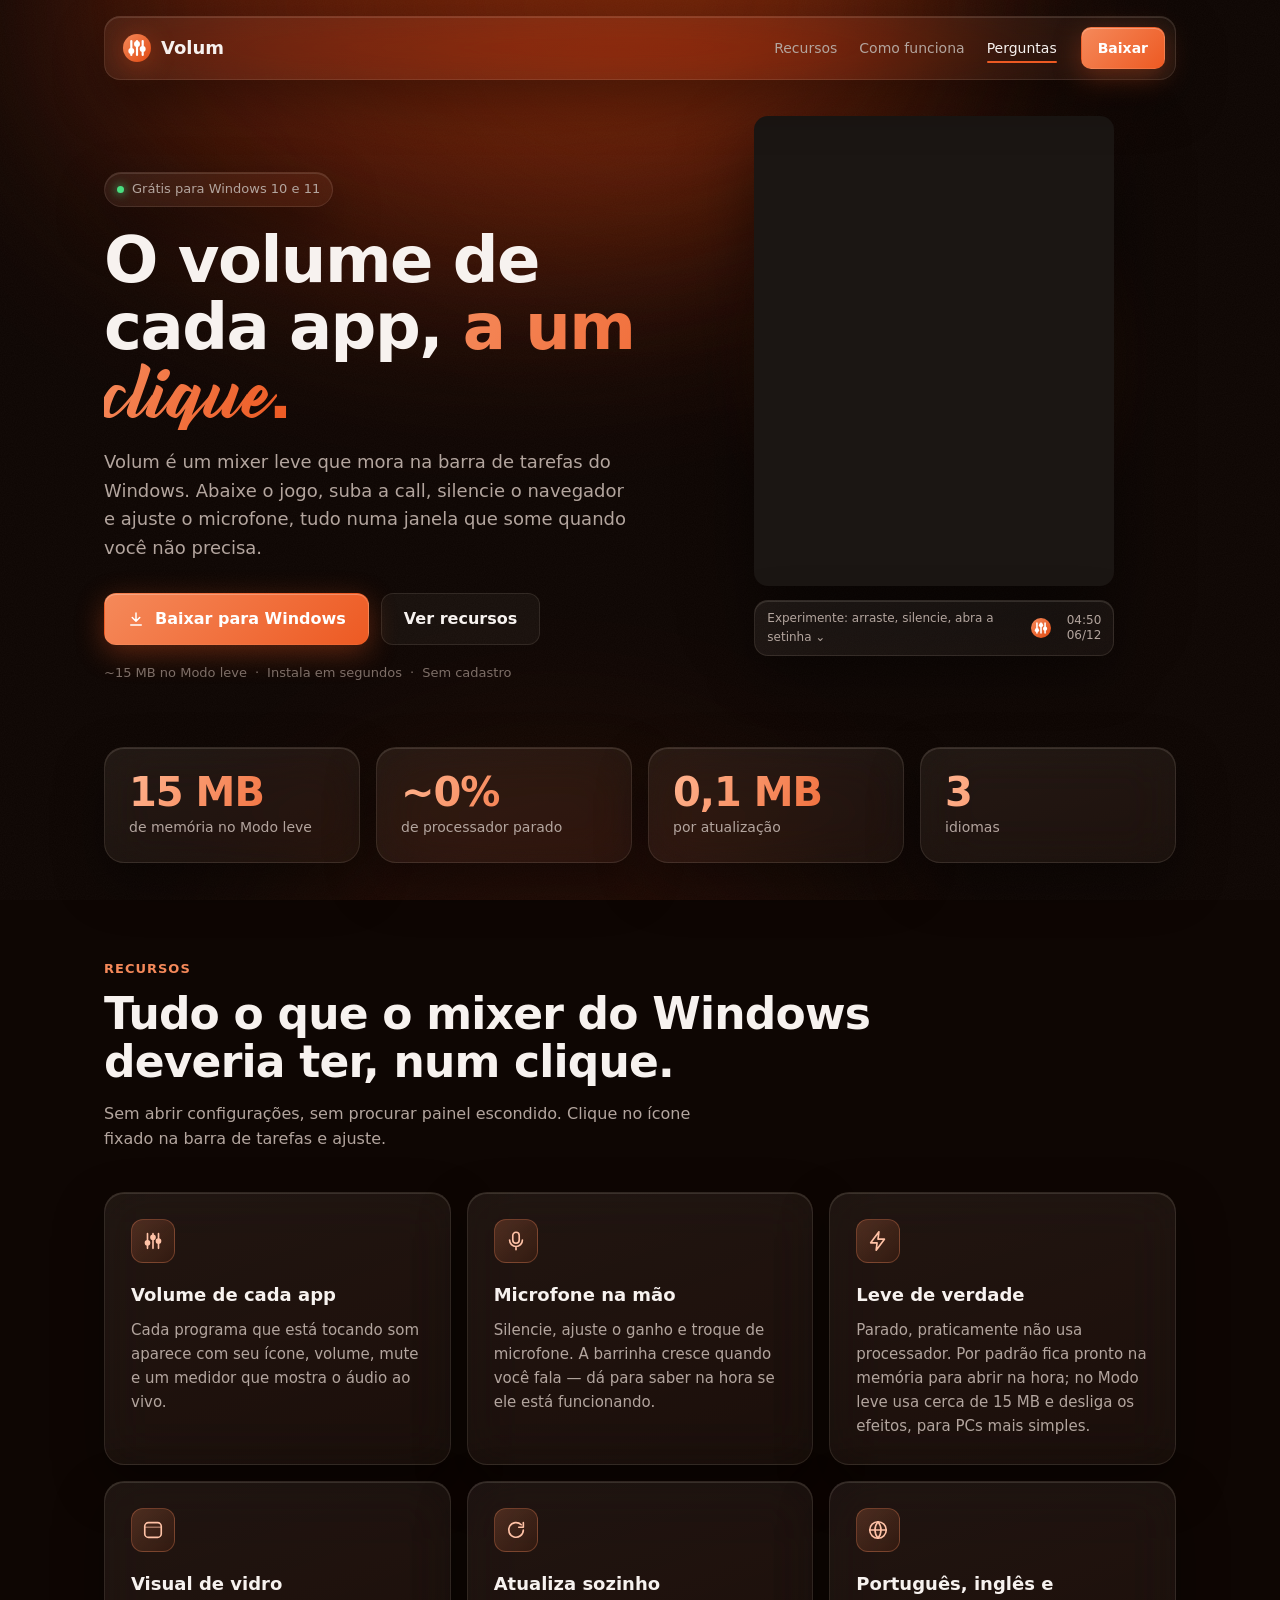
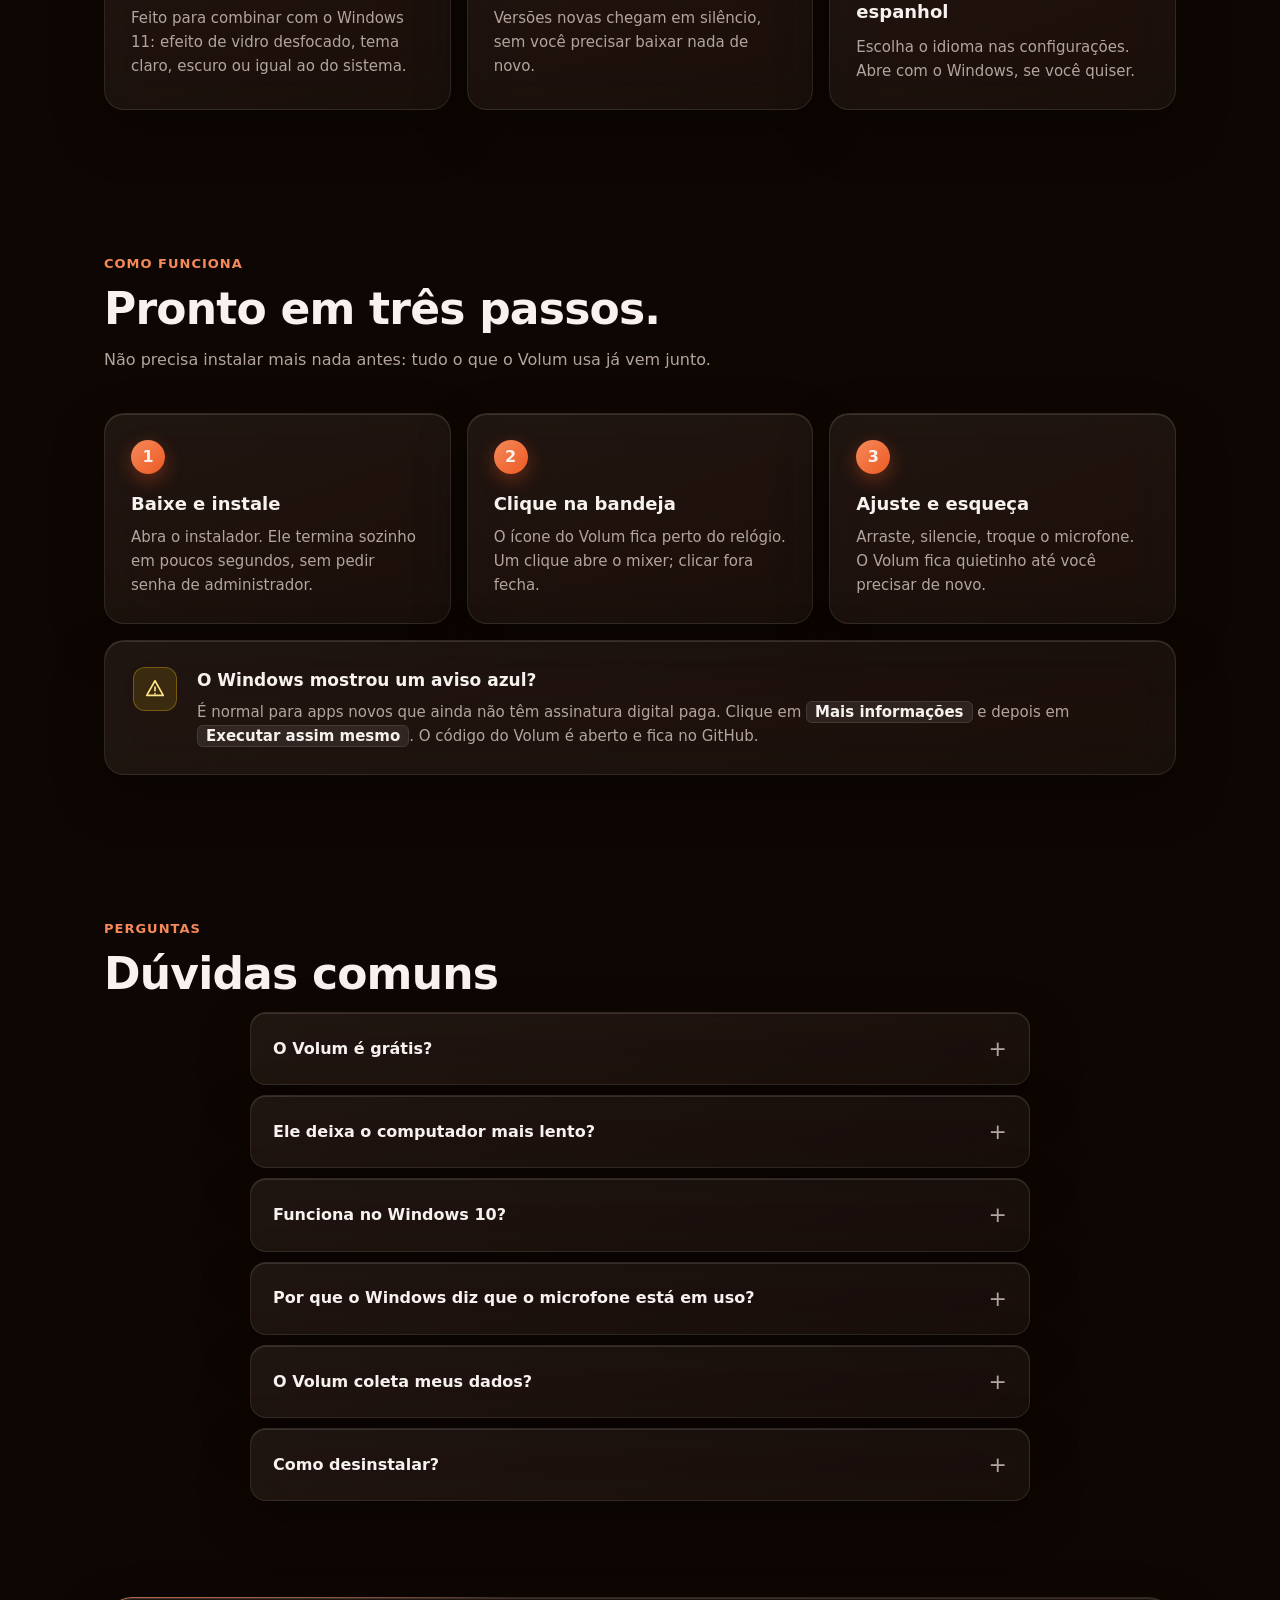
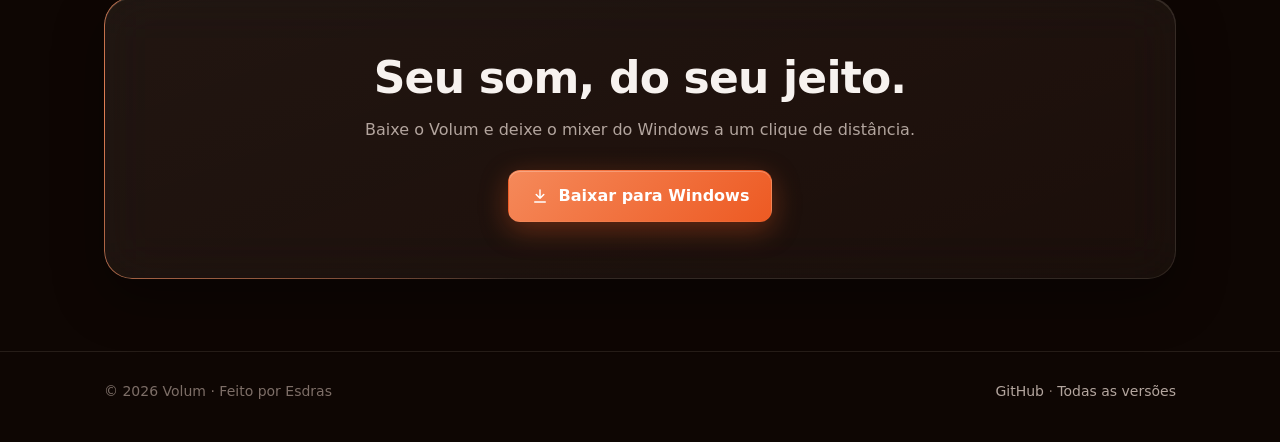
==== commit fce5472c: "App laranja, tema do Windows, link do site e abertura instantânea - Cores do site no app: laranja (#" ====
--- a/site/index.html
+++ b/site/index.html
@@ -627,7 +627,7 @@
           </a>
           <a class="btn btn-ghost" href="#recursos">Ver recursos</a>
         </div>
-        <div class="meta intro" style="--i:4"><span>~15 MB de memória aberto</span><span>Instala em segundos</span><span>Sem cadastro</span></div>
+        <div class="meta intro" style="--i:4"><span>~15 MB no Modo leve</span><span>Instala em segundos</span><span>Sem cadastro</span></div>
       </div>
 
       <!-- Demo interativa: é a interface do app de verdade (demo.html), dá para mexer em tudo -->
@@ -647,7 +647,7 @@
 
     <!-- ===================== Números (contam ao aparecer) ===================== -->
     <div class="stats" data-stagger>
-      <div class="stat glass"><b><span data-count="15">15</span> MB</b><span>de memória na bandeja</span></div>
+      <div class="stat glass"><b><span data-count="15">15</span> MB</b><span>de memória no Modo leve</span></div>
       <div class="stat glass"><b>~<span data-count="0">0</span>%</b><span>de processador parado</span></div>
       <div class="stat glass"><b><span data-count="0.1" data-decimals="1">0,1</span> MB</b><span>por atualização</span></div>
       <div class="stat glass"><b><span data-count="3">3</span></b><span>idiomas</span></div>
@@ -673,7 +673,7 @@
         <article class="card glass">
           <div class="icon"><svg viewBox="0 0 24 24" fill="none" stroke="currentColor" stroke-width="1.8" stroke-linecap="round" stroke-linejoin="round"><path d="M13 2L4 14h7l-1 8 9-12h-7l1-8z"/></svg></div>
           <h3>Leve de verdade</h3>
-          <p>Na barra de tarefas, usa cerca de 15 MB de memória e praticamente nada de processador. Tem até um Modo leve que desliga os efeitos para PCs mais simples.</p>
+          <p>Parado, praticamente não usa processador. Por padrão fica pronto na memória para abrir na hora; no Modo leve usa cerca de 15 MB e desliga os efeitos, para PCs mais simples.</p>
         </article>
         <article class="card glass">
           <div class="icon"><svg viewBox="0 0 24 24" fill="none" stroke="currentColor" stroke-width="1.8" stroke-linecap="round" stroke-linejoin="round"><rect x="3" y="4" width="18" height="16" rx="4"/><path d="M3 9h18" opacity=".5"/></svg></div>
@@ -735,7 +735,7 @@
         </details>
         <details class="glass">
           <summary>Ele deixa o computador mais lento?</summary>
-          <p>Não. Na bandeja, ele usa cerca de 15 MB de memória e praticamente nada de processador. Quando você abre o mixer, a interface carrega na hora e, pouco depois de fechar, é descarregada de novo.</p>
+          <p>Não. Parado, ele praticamente não usa processador. Por padrão, a interface fica "dormindo" na memória (cerca de 125 MB) para abrir na hora. Se preferir economizar, o Modo leve deixa o Volum em cerca de 15 MB — ele só demora um pouquinho mais para abrir.</p>
         </details>
         <details class="glass">
           <summary>Funciona no Windows 10?</summary>
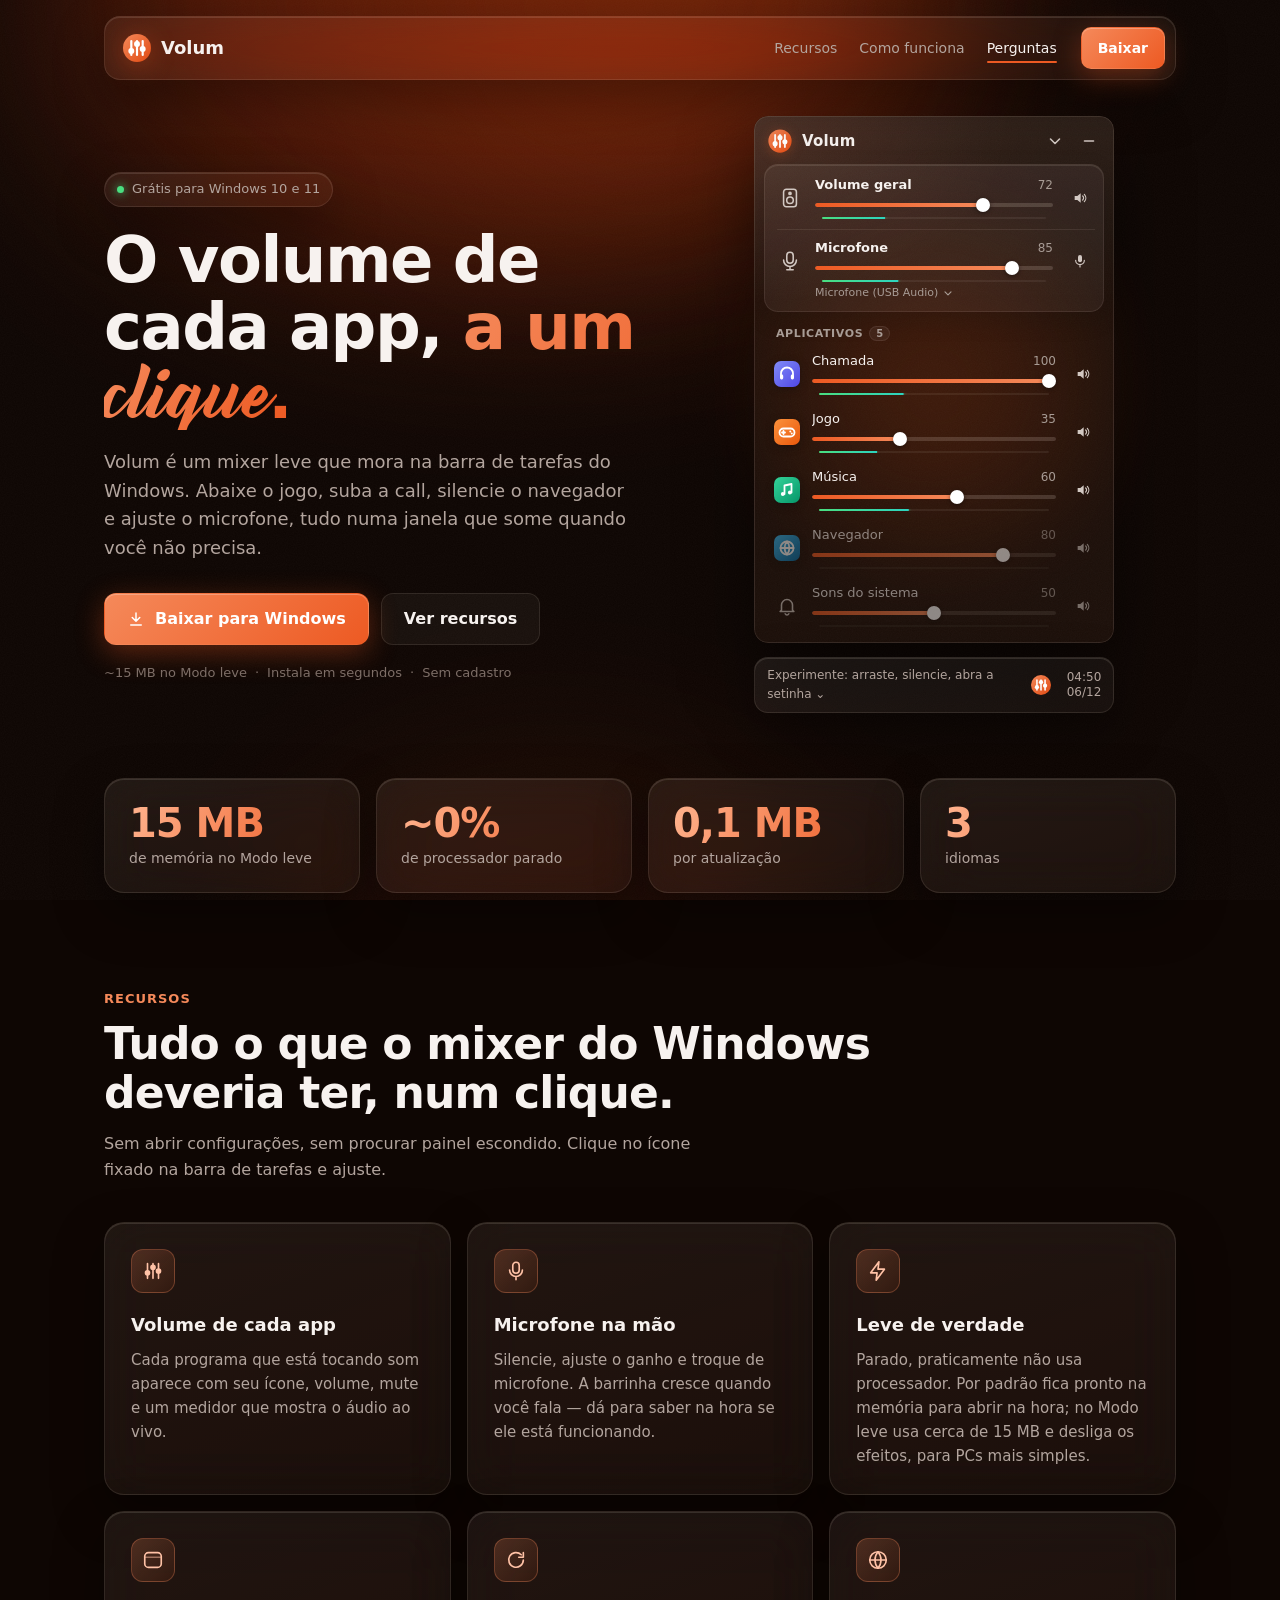
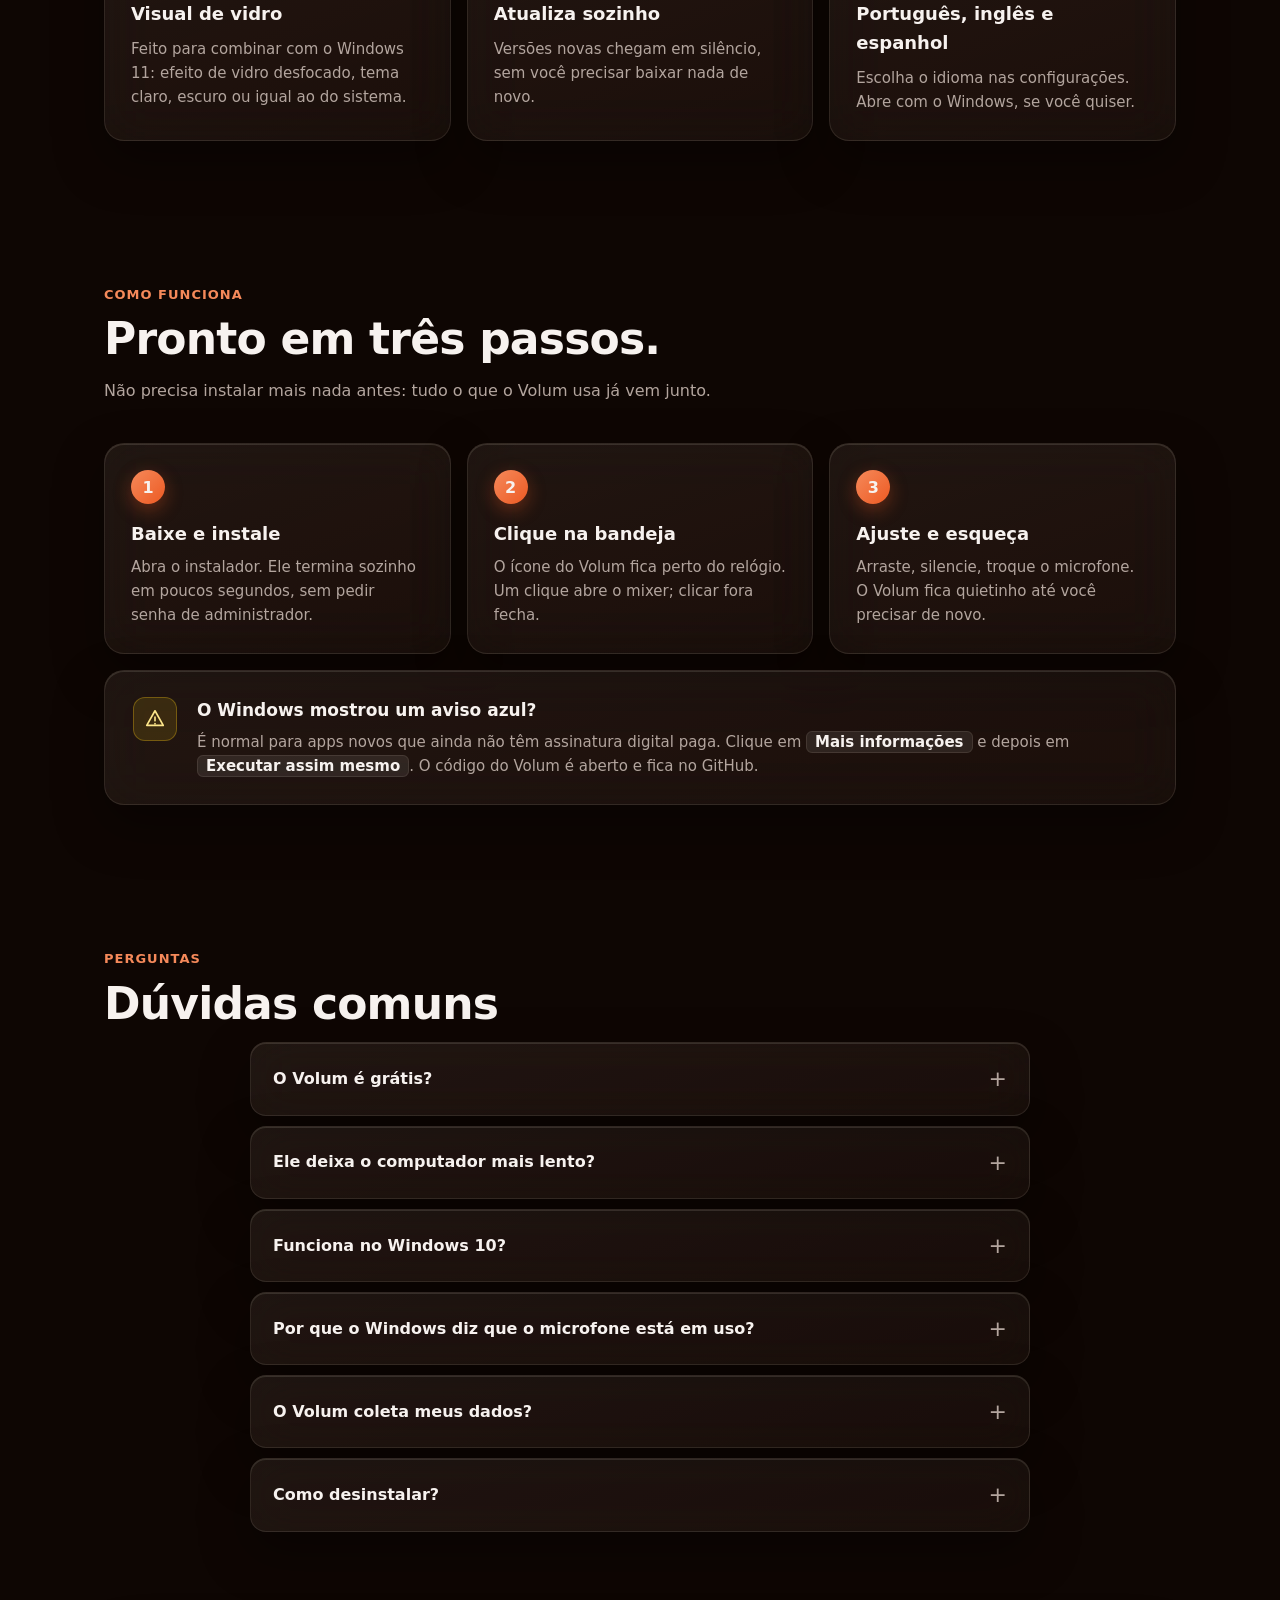
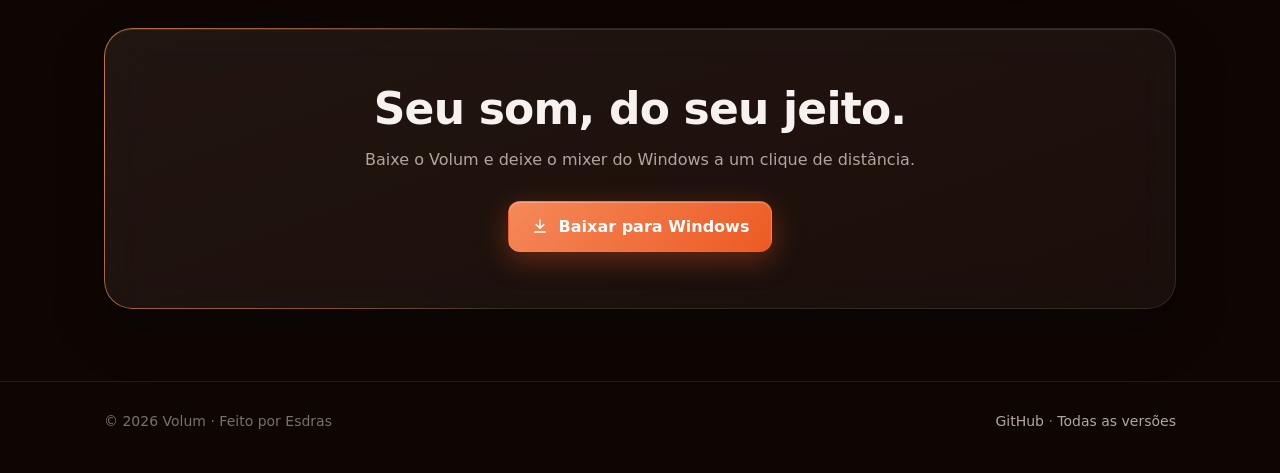
==== commit 22875ce0: "Corrige a demo do site que não abria sozinha - demo.html: estrutura atualizada com o botão "Site do " ====
--- a/site/index.html
+++ b/site/index.html
@@ -869,6 +869,7 @@
       if (!m.volumDemo || e.source !== frame.contentWindow) return;
       if (m.type === 'resize') frame.style.height = Math.ceil(m.height) + 'px';
       if (m.type === 'lite') demo.classList.toggle('lite', m.on);
+      if (m.type === 'top') window.scrollTo({ top: 0, behavior: 'smooth' });   // "Site do Volum" na demo
       if (m.type === 'hide') {
         // espera a animação de saída do app terminar e "esconde a janela"
         setTimeout(() => {
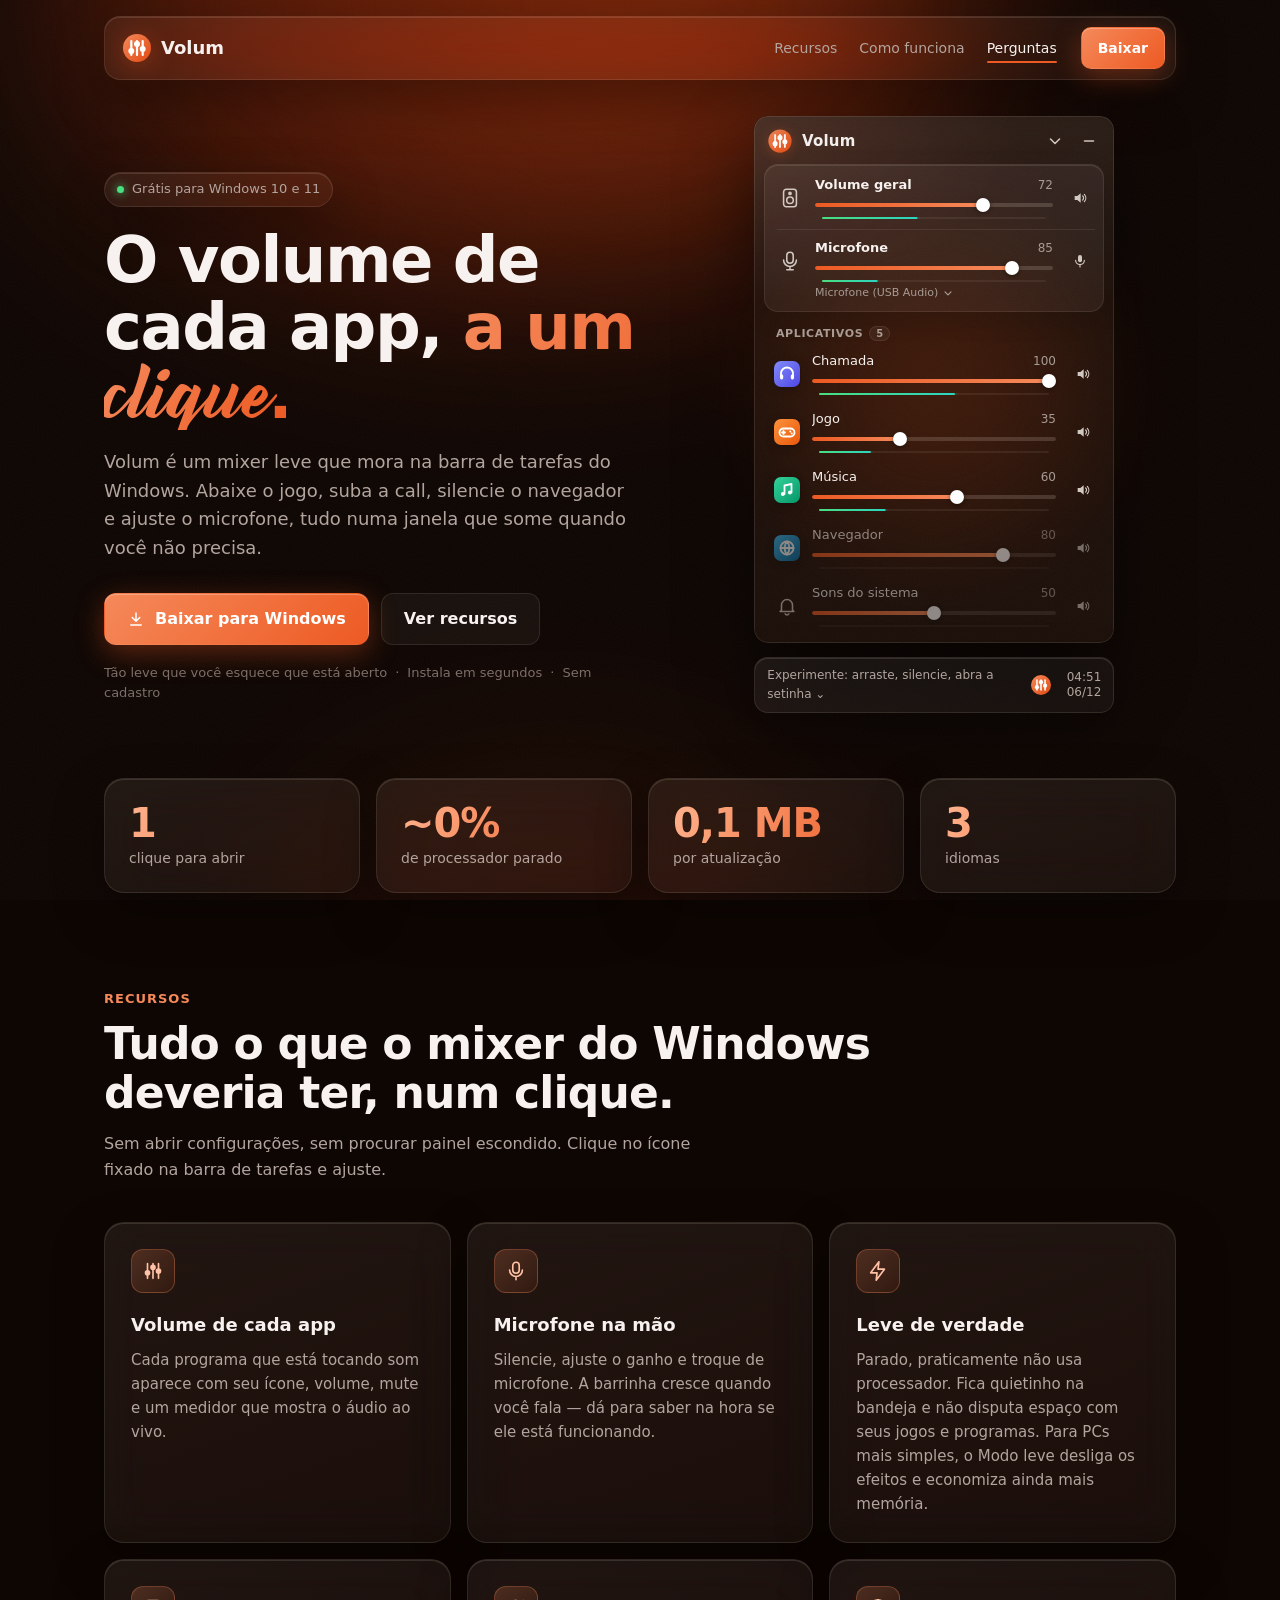
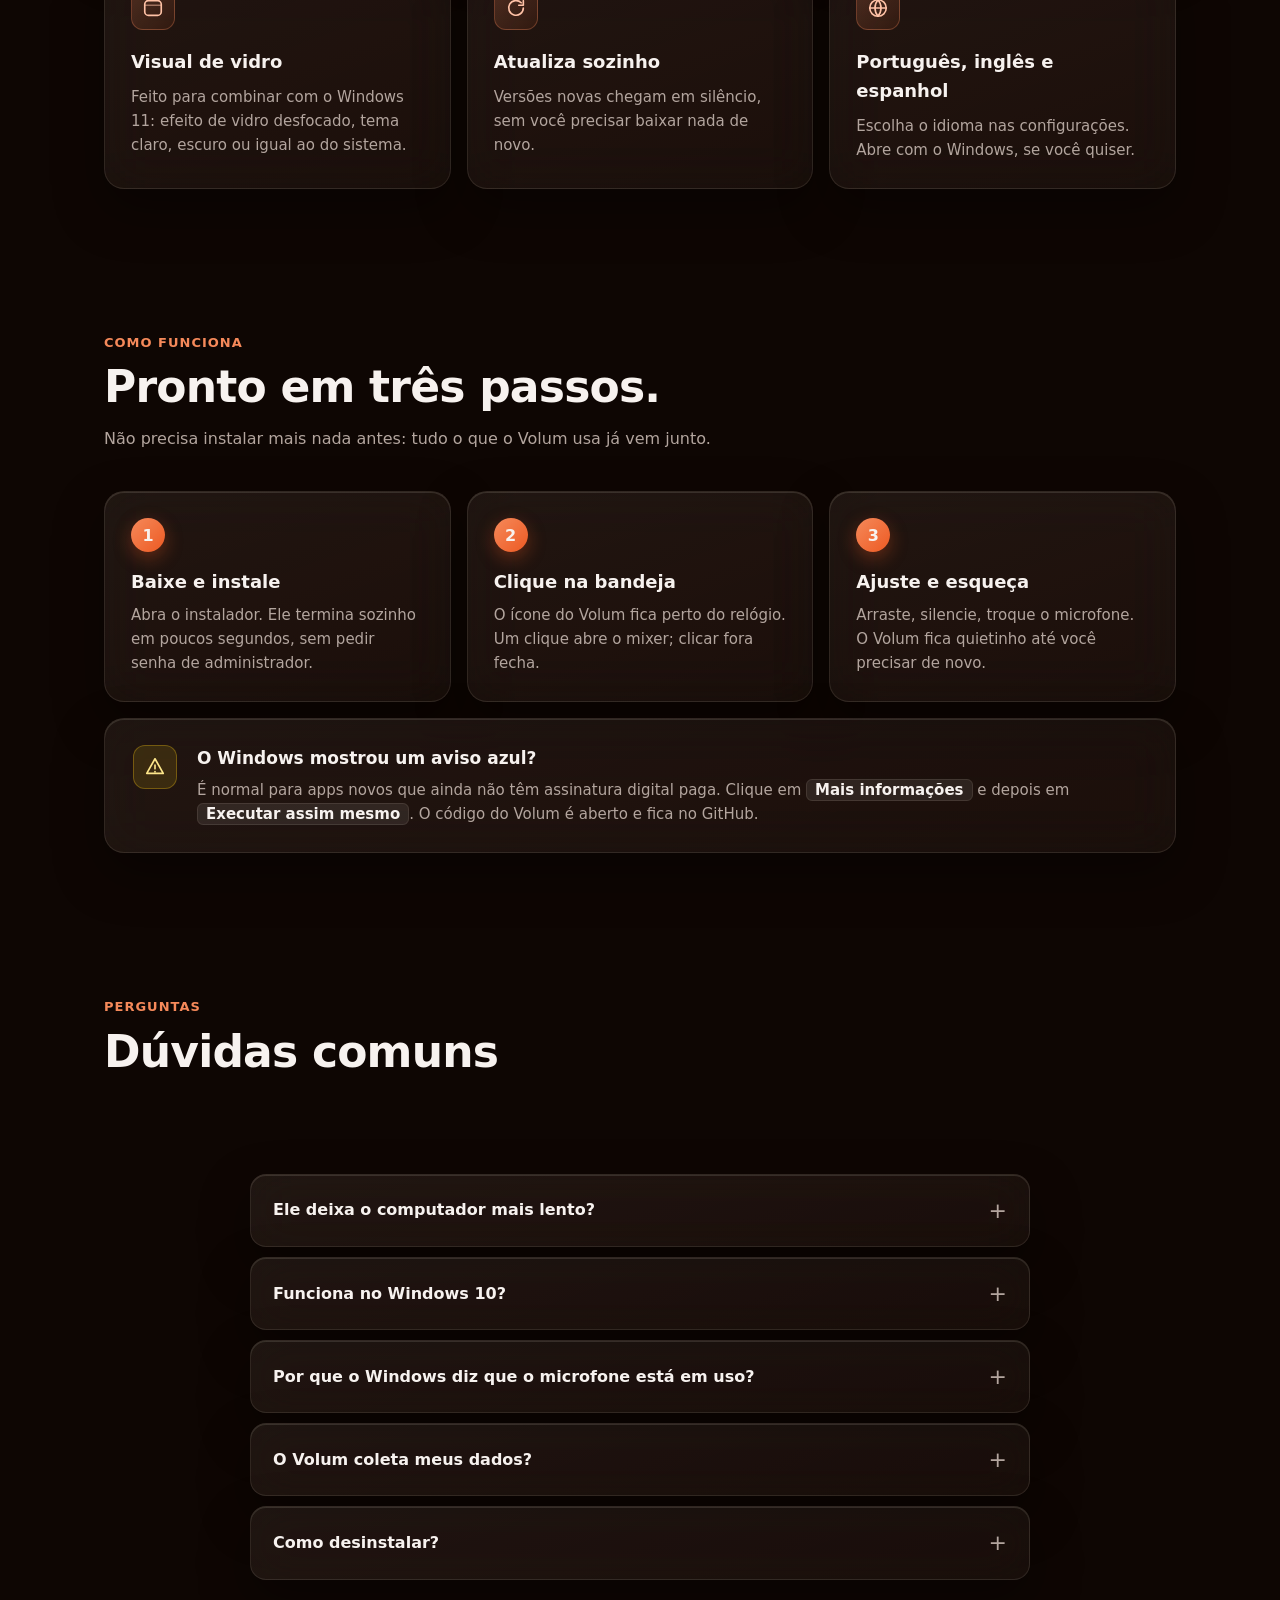
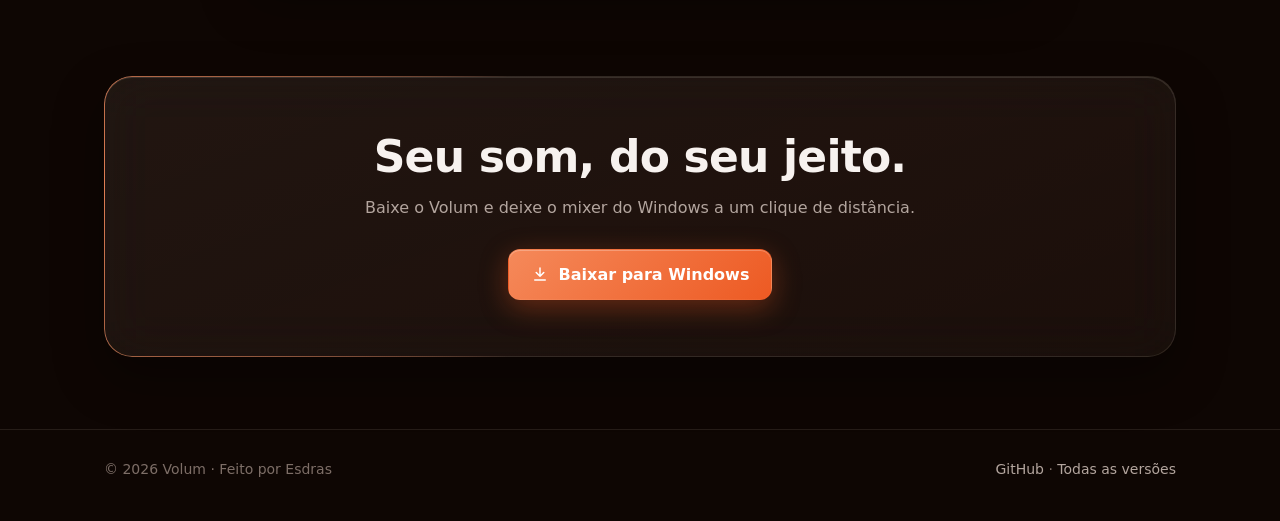
==== commit 4d96f41f: "Site: leveza sem números de memória - Frase "Tão leve que você esquece que está aberto" no topo - Ca" ====
--- a/site/index.html
+++ b/site/index.html
@@ -627,7 +627,7 @@
           </a>
           <a class="btn btn-ghost" href="#recursos">Ver recursos</a>
         </div>
-        <div class="meta intro" style="--i:4"><span>~15 MB no Modo leve</span><span>Instala em segundos</span><span>Sem cadastro</span></div>
+        <div class="meta intro" style="--i:4"><span>Tão leve que você esquece que está aberto</span><span>Instala em segundos</span><span>Sem cadastro</span></div>
       </div>
 
       <!-- Demo interativa: é a interface do app de verdade (demo.html), dá para mexer em tudo -->
@@ -647,7 +647,7 @@
 
     <!-- ===================== Números (contam ao aparecer) ===================== -->
     <div class="stats" data-stagger>
-      <div class="stat glass"><b><span data-count="15">15</span> MB</b><span>de memória no Modo leve</span></div>
+      <div class="stat glass"><b><span data-count="1">1</span></b><span>clique para abrir</span></div>
       <div class="stat glass"><b>~<span data-count="0">0</span>%</b><span>de processador parado</span></div>
       <div class="stat glass"><b><span data-count="0.1" data-decimals="1">0,1</span> MB</b><span>por atualização</span></div>
       <div class="stat glass"><b><span data-count="3">3</span></b><span>idiomas</span></div>
@@ -673,7 +673,7 @@
         <article class="card glass">
           <div class="icon"><svg viewBox="0 0 24 24" fill="none" stroke="currentColor" stroke-width="1.8" stroke-linecap="round" stroke-linejoin="round"><path d="M13 2L4 14h7l-1 8 9-12h-7l1-8z"/></svg></div>
           <h3>Leve de verdade</h3>
-          <p>Parado, praticamente não usa processador. Por padrão fica pronto na memória para abrir na hora; no Modo leve usa cerca de 15 MB e desliga os efeitos, para PCs mais simples.</p>
+          <p>Parado, praticamente não usa processador. Fica quietinho na bandeja e não disputa espaço com seus jogos e programas. Para PCs mais simples, o Modo leve desliga os efeitos e economiza ainda mais memória.</p>
         </article>
         <article class="card glass">
           <div class="icon"><svg viewBox="0 0 24 24" fill="none" stroke="currentColor" stroke-width="1.8" stroke-linecap="round" stroke-linejoin="round"><rect x="3" y="4" width="18" height="16" rx="4"/><path d="M3 9h18" opacity=".5"/></svg></div>
@@ -735,7 +735,7 @@
         </details>
         <details class="glass">
           <summary>Ele deixa o computador mais lento?</summary>
-          <p>Não. Parado, ele praticamente não usa processador. Por padrão, a interface fica "dormindo" na memória (cerca de 125 MB) para abrir na hora. Se preferir economizar, o Modo leve deixa o Volum em cerca de 15 MB — ele só demora um pouquinho mais para abrir.</p>
+          <p>Não. Parado, ele praticamente não usa processador. Por padrão, a interface fica "dormindo" para abrir na hora. Se preferir economizar memória, ligue o Modo leve: o Volum só demora um pouquinho mais para abrir.</p>
         </details>
         <details class="glass">
           <summary>Funciona no Windows 10?</summary>
